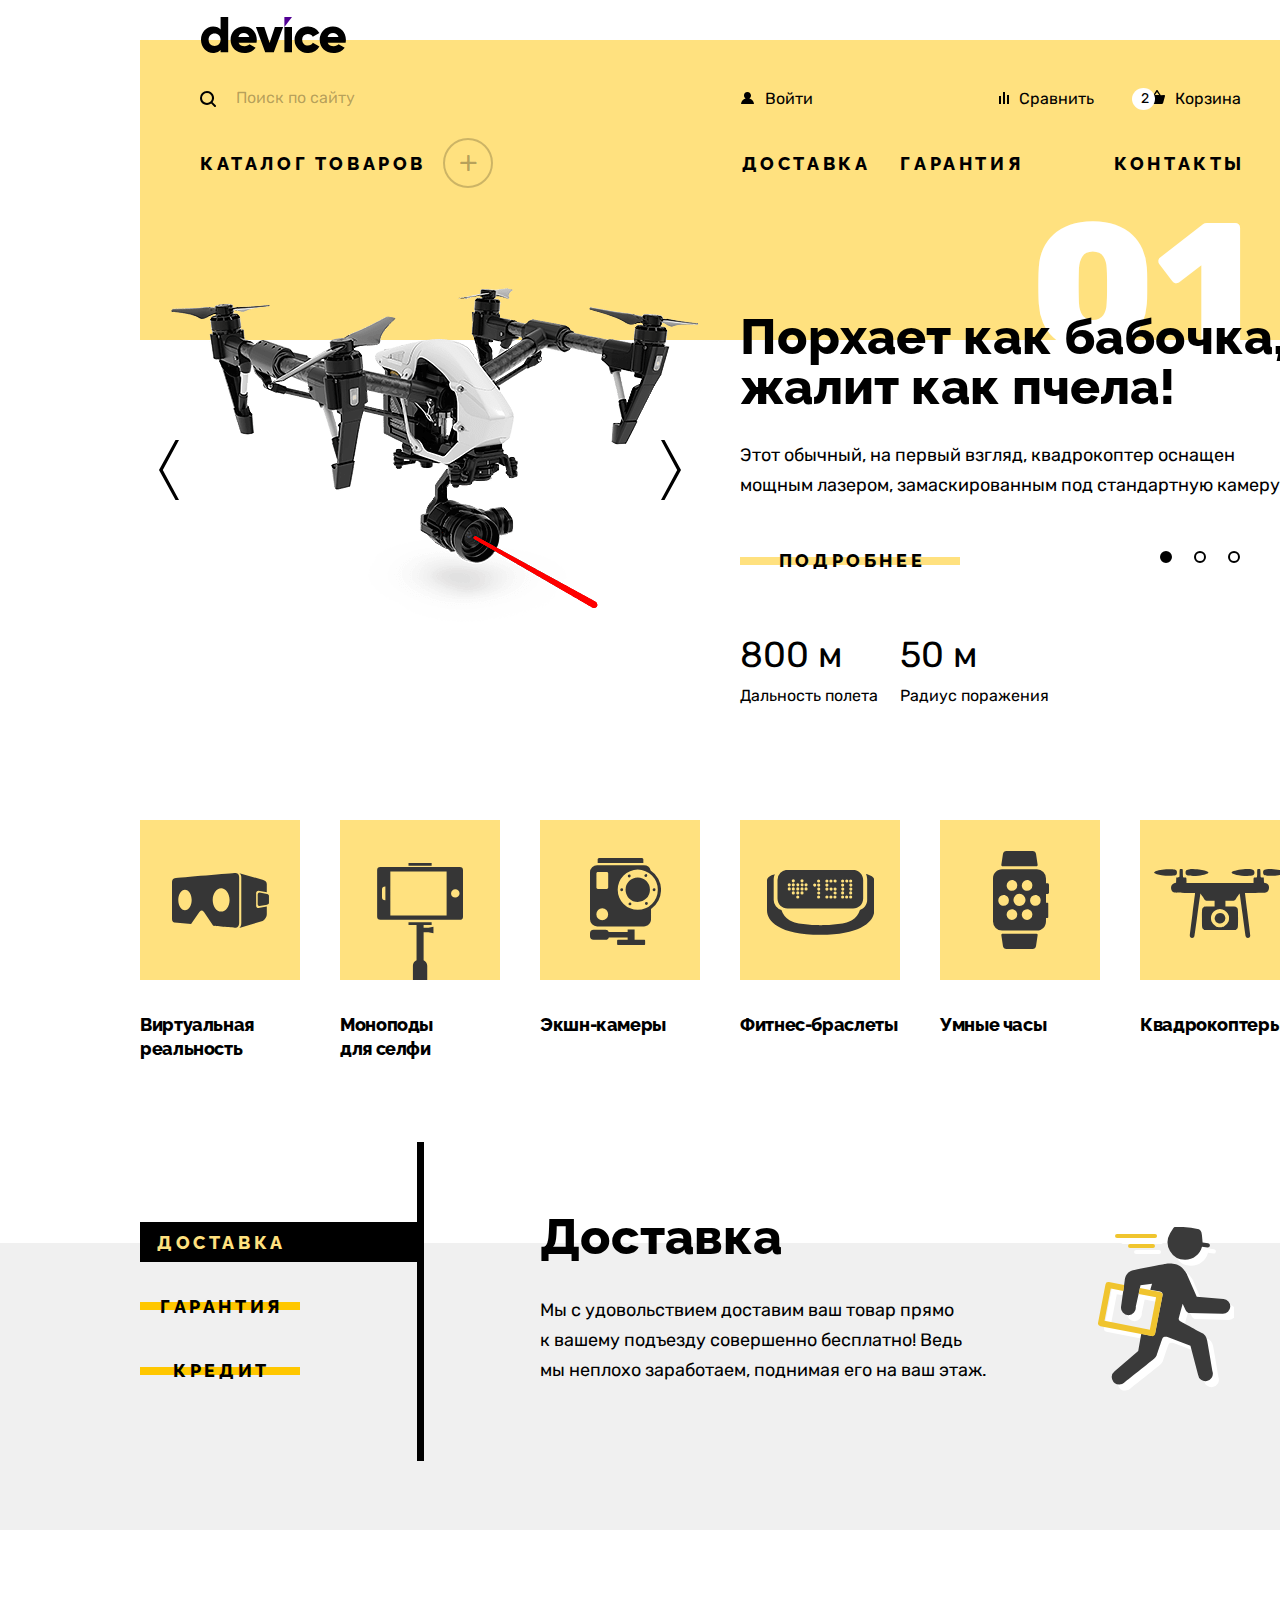
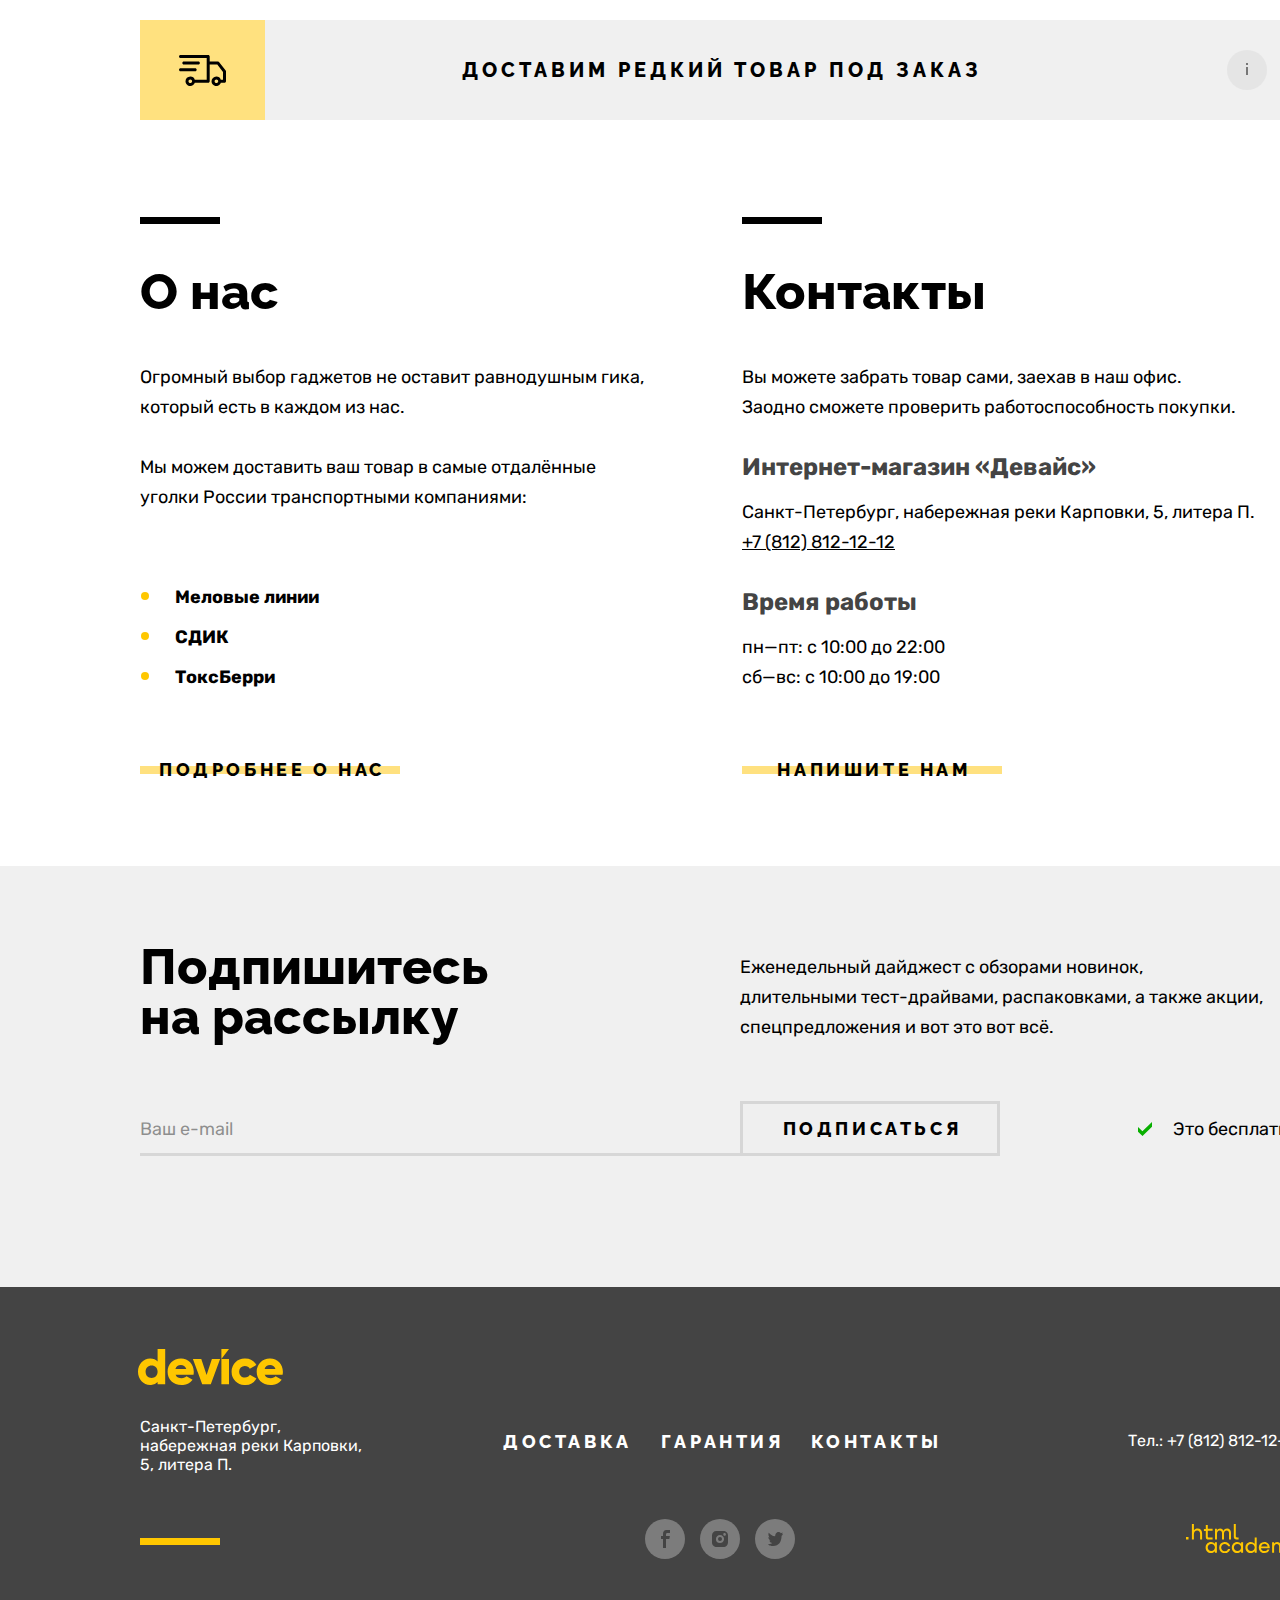
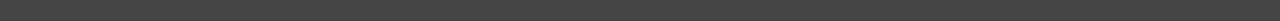
==== index.html @ d4a1aeee "fixed mistakes" ====
<!DOCTYPE html>
<html lang="ru">
  <head>
    <meta charset="utf-8">
    <meta name="viewport" content="width=device-width, initial-scale=1.0">
    <link rel="stylesheet" href="styles/styles.css">
    <link rel="icon" href="favicon.png">
    <title>HTML Academy: Девайс</title>
  </head>

  <body>
    <header class="sections-container page-header">
      <div class="header-container">
        <nav class="main-navigation">
          <a class="header-logo">
            <img class="header-logo_image" src="img/logo.svg" width="145" height="36" alt="Логотип Интернет-магазина Device">
          </a>

          <ul class="header_navigation-user-list">
            <li class="header_navigation-user-list_item header_navigation-user_item_search">
              <form class="header_search" action="https://echo.htmlacademy.ru" method="get">
                <input class="header_search_field" name="search" placeholder="Поиск по сайту" type="search">
                <button class="header_search_button purple-border-focus" type="submit">
                  <span>Найти</span>
                </button>
              </form>
            </li>

            <li class="header_navigation-user-list_item header_navigation-user-list_item_user-cabinet">
              <a class="header_navigation-user-list_item_link header_user-cabinet-button purple-border-focus" href="#">
                <span>Войти</span>
              </a>
            </li>
            <li class="header_navigation-user-list_item header_navigation-user-list_item_compare">
              <a class="header_navigation-user-list_item_link header_compare-button purple-border-focus" href="#">
                <span>Сравнить</span>
              </a>
            </li>
            <li class="header_navigation-user-list_item header_navigation-user-list_item_cart">
              <a class="header_navigation-user-list_item_link header_add-to-cart-button purple-border-focus" href="#">
                <span>Корзина</span>
              </a>

                <section class="cart-pop-up">
                  <h2 class="visually-hidden">Обзор вашей корзины</h2>
                  <ul class="cart_prod_list">
                    <li class="cart_prod_list_item">
                      <a class="cart_prod_list_item_link" href="#">
                        <img class="cart_prod_list_item_photo" src="img/product-1-small.jpg" width="41" height="43" alt="превью товара">
                        <h3 class="cart_prod_list_item_heading">Любительская<br>селфи-палка</h3>
                      </a>
                      <button class="cart_prod_list_item_remove" type="button">+<span class="visually-hidden">Удалить товар</span></button>
                    </li>
                    <li class="cart_prod_list_item">
                      <a class="cart_prod_list_item_link" href="#">
                        <img class="cart_prod_list_item_photo" src="img/product-2-small.jpg" width="41" height="43" alt="превью товара">
                        <h3 class="cart_prod_list_item_heading">Профессиональная<br>селфи-палка</h3>
                      </a>
                      <button class="cart_prod_list_item_remove" type="button">+<span class="visually-hidden">Удалить товар</span></button>
                    </li>
                  </ul>
                  <ul class="cart_total">
                    <li class="cart_total_item cart_total_prod">Товаров: 2</li>
                    <li class="cart_total_item cart_total_sum">Сумма: 2000 ₽</li>
                  </ul>
                  <a class="cart_prod_open-cart button purple-border-focus" href="#">Открыть корзину</a>
                </section>
            </li>
          </ul>

          <ul class="header_main-nav">
            <li class="header_main-nav_item header_main-nav_item_catalog">
              <a class="header_main-nav_item_link header_main-nav_item_catalog-button purple-border-focus" href="catalog.html">каталог товаров</a>

              <div class="header_main-nav_catalog-nav-hidden">
                <div class="hidden-gap"></div>
                <ul class="header_main-nav_catalog-nav-hidden_list">
                  <li class="header_main-nav_catalog-nav-hidden_list_item">
                    <a class="header_main-nav_catalog-nav-hidden_list_item_link purple-border-focus" href="#">Виртуальная реальность</a>
                  </li>
                  <li class="header_main-nav_catalog-nav-hidden_list_item">
                    <a class="header_main-nav_catalog-nav-hidden_list_item_link purple-border-focus" href="#">Моноподы для cелфи</a>
                  </li>
                  <li class="header_main-nav_catalog-nav-hidden_list_item">
                    <a class="header_main-nav_catalog-nav-hidden_list_item_link purple-border-focus" href="#">Экшн-камеры</a>
                  </li>
                  <li class="header_main-nav_catalog-nav-hidden_list_item">
                    <a class="header_main-nav_catalog-nav-hidden_list_item_link purple-border-focus" href="#">Фитнес-браслеты</a>
                  </li>
                  <li class="header_main-nav_catalog-nav-hidden_list_item">
                    <a class="header_main-nav_catalog-nav-hidden_list_item_link purple-border-focus" href="#">Умные часы</a>
                  </li>
                  <li class="header_main-nav_catalog-nav-hidden_list_item">
                    <a class="header_main-nav_catalog-nav-hidden_list_item_link purple-border-focus" href="#">Квадрокоптеры</a>
                  </li>
                </ul>

              </div>
            </li>
            <li class="header_main-nav_item header_main-nav_item_delivery">
              <a class="header_main-nav_item_link button purple-border-focus under-line_hover" href="#">доставка</a>
            </li>
            <li class="header_main-nav_item header_main-nav_item_waranty">
              <a class="header_main-nav_item_link button purple-border-focus under-line_hover" href="#">гарантия</a>
            </li>
            <li class="header_main-nav_item header_main-nav_item_contacts">
              <a class="header_main-nav_item_link button purple-border-focus under-line_hover" href="#">контакты</a>
            </li>
          </ul>

        </nav>
      </div>
    </header>

    <main class="main-page main-container">
      <h1 class="visually-hidden">Интернет-магазин «Девайс»</h1>
      <section class="main_promo">
        <div class="sections-container main_promo_container">
          <div class="main_promo_yellow_background"></div>
          <ul class="main_promo_slider">
            <li class="main_promo_slider_item">
              <h2 class="main_promo_slider_item_heading">Порхает как бабочка, жалит как пчела!</h2>
              <img class="main_promo_slider_item_image" src="img/slider-1.png" width="560" height="560" alt="Квадрокоптер с лазером">

              <button class="main_promo_slider_prvs-slide-btn slider-btn purple-border-focus" type="button">
                <span class="visually-hidden">Предыдущий слайд</span>
              </button>

              <button class="main_promo_slider_next-slide-btn slider-btn purple-border-focus" type="button">
                <span class="visually-hidden">Следующий слайд</span>
              </button>

              <span class="main_promo_slider_item_slide-number">01</span>
              <p class="main_promo_slider_item_description">Этот обычный, на первый взгляд, квадрокоптер оснащен мощным лазером, замаскированным под стандартную камеру.</p>
              <a class="main_promo_slider_item_button button-yellow-light-crossline button" href="#">Подробнее</a>

              <ol class="main_promo_slider_dots-control_list">
                <li class="main_promo_slider_dots-control_list_item">
                  <button class="slider-dot-btn slider-dot-btn_active" type="button">
                    <span class="visually-hidden">Первый слайд</span>
                  </button>
                </li>
                <li class="main_promo_slider_dots-control_list_item">
                  <button class="slider-dot-btn" type="button">
                    <span class="visually-hidden">Второй слайд</span>
                  </button>
                </li>
                <li class="main_promo_slider_dots-control_list_item">
                  <button class="slider-dot-btn" type="button">
                    <span class="visually-hidden">Третий слайд</span>
                  </button>
                </li>
              </ol>

              <dl class="main_promo_slider_item_spec">
                  <dt class="main_promo_slider_item_spec_title">Дальность полета</dt>
                  <dd class="main_promo_slider_item_spec_description">800 м</dd>
                  <dt class="main_promo_slider_item_spec_title">Радиус поражения</dt>
                  <dd class="main_promo_slider_item_spec_description">50 м</dd>
              </dl>
            </li>

            <li class="main_promo_slider_item">
              <h2 class="main_promo_slider_item_heading">Худеем <br>правильно!</h2>
              <img class="main_promo_slider_item_image" src="img/slider-2.png" width="560" height="560" alt="Фитнес-браслет">

              <button class="main_promo_slider_prvs-slide-btn slider-btn purple-border-focus" type="button">
                <span class="visually-hidden">Предыдущий слайд</span>
              </button>

              <button class="main_promo_slider_next-slide-btn slider-btn purple-border-focus" type="button">
                <span class="visually-hidden">Следующий слайд</span>
              </button>

              <span class="main_promo_slider_item_slide-number">02</span>
              <p class="main_promo_slider_item_description">Мотивирующие фитнес-браслеты помогут найти в себе силы не пропускать занятия и соблюдать диету.</p>
              <a class="main_promo_slider_item_button button-yellow-light-crossline button" href="#">Подробнее</a>

              <ol class="main_promo_slider_dots-control_list">
                <li class="main_promo_slider_dots-control_list_item">
                  <button class="slider-dot-btn" type="button">
                    <span class="visually-hidden">Первый слайд</span>
                  </button>
                </li>
                <li class="main_promo_slider_dots-control_list_item">
                  <button class="slider-dot-btn slider-dot-btn_active" type="button">
                    <span class="visually-hidden">Второй слайд</span>
                  </button>
                </li>
                <li class="main_promo_slider_dots-control_list_item">
                  <button class="slider-dot-btn" type="button">
                    <span class="visually-hidden">Третий слайд</span>
                  </button>
                </li>
              </ol>

              <dl class="main_promo_slider_item_spec">
                <dt class="main_promo_slider_item_spec_title">Без подзарядки</dt>
                <dd class="main_promo_slider_item_spec_description">48 часов</dd>
              </dl>
            </li>
            <li class="main_promo_slider_item">
              <h2 class="main_promo_slider_item_heading">Делай селфи, <br>как Бен Стиллер! </h2>
              <img class="main_promo_slider_item_image" src="img/slider-3.png" width="560" height="560" alt="Палка для селфи">

              <button class="main_promo_slider_prvs-slide-btn slider-btn purple-border-focus" type="button">
                <span class="visually-hidden">Предыдущий слайд</span>
              </button>

              <button class="main_promo_slider_next-slide-btn slider-btn purple-border-focus" type="button">
                <span class="visually-hidden">Следующий слайд</span>
              </button>

              <span class="main_promo_slider_item_slide-number">03</span>
              <p class="main_promo_slider_item_description">Самая длинная палка для селфи доступна в нашем магазине. Восемь (Восемь, Карл!) метров длиной и весом всего 5 кг.</p>
              <a class="main_promo_slider_item_button button-yellow-light-crossline button" href="#">Подробнее</a>

              <ol class="main_promo_slider_dots-control_list">
                <li class="main_promo_slider_dots-control_list_item">
                  <button class="slider-dot-btn" type="button">
                    <span class="visually-hidden">Первый слайд</span>
                  </button>
                </li>
                <li class="main_promo_slider_dots-control_list_item">
                  <button class="slider-dot-btn" type="button">
                    <span class="visually-hidden">Второй слайд</span>
                  </button>
                </li>
                <li class="main_promo_slider_dots-control_list_item">
                  <button class="slider-dot-btn slider-dot-btn_active" type="button">
                    <span class="visually-hidden">Третий слайд</span>
                  </button>
                </li>
              </ol>

              <dl class="main_promo_slider_item_spec">
                <dt class="main_promo_slider_item_spec_title">Длина палки</dt>
                <dd class="main_promo_slider_item_spec_description">8,5 м</dd>
                <dt class="main_promo_slider_item_spec_title">Вес палки</dt>
                <dd class="main_promo_slider_item_spec_description">5 кг</dd>
                <dt class="main_promo_slider_item_spec_title">Материал</dt>
                <dd class="main_promo_slider_item_spec_description">Карбон</dd>
              </dl>
            </li>
          </ul>
        </div>
      </section>

      <section class="main_catalog-categories">
        <div class="sections-container">
          <h2 class="visually-hidden">Категории товаров</h2>
          <ul class="main_catalog-categories_list">
            <li class="main_catalog-categories_list_item">
              <a class="main_catalog-categories_list_link" href="#">
                <div class="main_catalog-categories_list_icon">
                  <svg class="vr-icon" xmlns="http://www.w3.org/2000/svg" aria-hidden="true" focusable="false" width="97" height="55" viewBox="0 0 97 55" fill="none">
                    <path d="M84.1314 32.639V20.003C84.1314 18.694 85.1764 17.633 86.4664 17.633L94.7924 19.214V11.02C94.7924 8.66497 93.0844 7.58897 90.5904 6.75497L67.4034 0.174968C69.0194 1.56597 69.2924 2.21497 69.2924 4.57097V49.78C69.2924 52.136 68.8424 53.846 67.3254 54.99L90.5904 47.925C92.9914 47.092 94.7924 43.709 94.7924 41.353V33.44L86.4664 35.007C85.1764 35.009 84.1314 33.947 84.1314 32.639Z" fill="#363636"/>
                    <path d="M95.1294 20.979L87.5314 19.535C86.5234 19.535 85.7074 20.364 85.7074 21.386V31.254C85.7074 32.277 86.5234 33.106 87.5314 33.106L95.1294 31.675C96.2834 31.256 96.9534 30.846 96.9534 29.823V22.83C96.9534 21.808 96.1874 21.323 95.1294 20.979Z" fill="#363636"/>
                    <path d="M67.1704 4.48297C67.1704 -0.597033 62.9384 0.0239677 62.9384 0.0239677C62.9384 0.0239677 5.83241 4.73797 2.83841 5.14497C-0.155585 5.55197 0.00141458 9.53197 0.00141458 9.53197C0.00141458 9.53197 0.000414578 42.069 0.000414578 45.812C0.000414578 49.555 2.59941 49.565 2.59941 49.565L19.0764 50.968L27.2124 39.3C27.2124 39.3 28.3214 37.472 29.7174 37.472C31.1144 37.472 32.1494 39.333 32.1494 39.333L41.2104 52.854C41.2104 52.854 60.1054 54.763 63.7314 54.763C67.3574 54.762 67.1704 49.739 67.1704 49.739C67.1704 49.739 67.1704 9.56297 67.1704 4.48297ZM12.9824 37.192C9.28442 37.192 6.28641 32.591 6.28641 26.917C6.28641 21.243 9.28442 16.642 12.9824 16.642C16.6804 16.642 19.6784 21.243 19.6784 26.917C19.6784 32.591 16.6804 37.192 12.9824 37.192ZM49.1404 38.618C44.4784 38.618 40.6994 33.379 40.6994 26.917C40.6994 20.454 44.4794 15.215 49.1404 15.215C53.8024 15.215 57.5824 20.454 57.5824 26.917C57.5824 33.379 53.8024 38.618 49.1404 38.618Z" fill="#363636"/>
                    </svg>
                </div>
                <h3 class="main_catalog-categories_list_heading">Виртуальная реальность</h3>
              </a>
            </li>
            <li class="main_catalog-categories_list_item">
              <a class="main_catalog-categories_list_link" href="#">
                <div class="main_catalog-categories_list_icon">
                  <svg class="monopod-icon" xmlns="http://www.w3.org/2000/svg" aria-hidden="true" focusable="false" width="86" height="117" fill="none"><path d="M82.82 4.01H3.33A3.19 3.19 0 0 0 .14 7.2V53.6a3.19 3.19 0 0 0 3.19 3.2h79.5A3.19 3.19 0 0 0 86 53.6V7.2A3.19 3.19 0 0 0 82.82 4ZM8.4 37.24h-.22a3.19 3.19 0 0 1-3.2-3.2v-7.28a3.19 3.19 0 0 1 3.2-3.18h.22v13.66ZM69.62 52.4H13.34v-44h56.28v44Zm8.78-17.86a4.15 4.15 0 1 1 0-8.29 4.15 4.15 0 0 1 0 8.3ZM54.65 0H31.5v2.76h23.15V0ZM46.6 64.86V61.9h8.05v-2.76H31.5v2.76h8.04v35.24a6.07 6.07 0 0 0-3.63 5.56V117h14.33v-14.3c0-2.5-1.5-4.63-3.63-5.56v-28h4.8l5.04 1.22v-6.71l-5.05 1.21h-4.8Z" fill="#363636"/></svg>
                </div>
                <h3 class="main_catalog-categories_list_heading">Моноподы <br> для селфи</h3>
              </a>
            </li>
            <li class="main_catalog-categories_list_item">
              <a class="main_catalog-categories_list_link" href="#">
                <div class="main_catalog-categories_list_icon">
                  <svg class="action-cam-icon" xmlns="http://www.w3.org/2000/svg" aria-hidden="true" focusable="false" width="71" height="87" fill="none"><path d="M53.35 1.49c0-.74-.58-1.49-1.31-1.49H9.05c-.73 0-1.38.75-1.38 1.49v3.52h45.68V1.5ZM54.2 81.8h-9.6V71.44h-6.95v2.5H18.77a3.49 3.49 0 0 0-3.18-2.15H3.56A3.59 3.59 0 0 0 0 75.31v3.02a3.55 3.55 0 0 0 3.56 3.48h12.03c1.52 0 2.8-.9 3.27-2.33h18.79v2.33h-9.52c-.53 0-1.01.44-1.01.97v3.17c0 .54.48 1.05 1.01 1.05H54.2c.53 0 .93-.51.93-1.05v-3.17c0-.53-.4-.97-.93-.97ZM60.67 12.39a7.04 7.04 0 0 0-6.77-5.05H7.15A7.1 7.1 0 0 0 0 14.36v46.9a7.18 7.18 0 0 0 7.15 7.12h46.74c3.9 0 7.13-3.2 7.13-7.12V50.92a23.3 23.3 0 0 0-.36-38.52ZM12.24 62.15a5.91 5.91 0 1 1 .02-11.82 5.91 5.91 0 0 1-.02 11.82Zm5.96-32.6c0 .78-.64 1.42-1.42 1.42H7.84c-.78 0-1.42-.64-1.42-1.42V15.39c0-.79.64-1.43 1.42-1.43h8.94c.78 0 1.42.64 1.42 1.43v14.16Zm29.56 22.3a20.1 20.1 0 0 1-20.05-20.12 20.1 20.1 0 0 1 20.05-20.12 20.1 20.1 0 0 1 20.06 20.13 20.1 20.1 0 0 1-20.06 20.12Z" fill="#363636"/><path d="M47.76 43.96a12.2 12.2 0 0 0 12.19-12.23 12.2 12.2 0 0 0-12.19-12.22 12.2 12.2 0 0 0-12.19 12.22 12.2 12.2 0 0 0 12.2 12.23ZM31.56 33.17a1.44 1.44 0 1 0 0-2.87 1.44 1.44 0 0 0 0 2.87ZM63.96 33.17a1.44 1.44 0 1 0 0-2.87 1.44 1.44 0 0 0 0 2.87ZM39.1 19.43a1.44 1.44 0 1 0 0-2.87 1.44 1.44 0 0 0 0 2.87ZM56.41 46.91a1.43 1.43 0 1 0 0-2.86 1.43 1.43 0 0 0 0 2.86ZM55.7 19a1.44 1.44 0 1 0 0-2.87 1.44 1.44 0 0 0 0 2.87ZM39.83 47.34a1.44 1.44 0 1 0 0-2.87 1.44 1.44 0 0 0 0 2.87Z" fill="#363636"/></svg>
                </div>
                <h3 class="main_catalog-categories_list_heading">Экшн-камеры</h3>
              </a>
            </li>
            <li class="main_catalog-categories_list_item">
              <a class="main_catalog-categories_list_link" href="#">
                <div class="main_catalog-categories_list_icon">
                  <svg class="ftns-bands-icon" xmlns="http://www.w3.org/2000/svg" aria-hidden="true" focusable="false" width="107" height="65" fill="none"><path d="M98.97 4.07a10.4 10.4 0 0 1 1.2 4.82V30c0 4.62-3.09 8.53-7.24 9.9-1.33 4-3.78 7.86-8.05 10.44-8.68 5.23-31.12 4.83-31.2 4.83-.08 0-22.51.4-31.19-4.83a18.73 18.73 0 0 1-8.04-10.28 10.5 10.5 0 0 1-7.76-10.06V8.9c0-1.69.43-3.28 1.14-4.69C4.17 5.1 0 6.92 0 10.43v29.99c0 10.25 11.84 24.43 53.66 24.43 41.82 0 53.65-14.18 53.65-24.43V10.43c0-3.68-4.57-5.49-8.34-6.36Z" fill="#363636"/><path d="M20.56 38.46h65.52c5.57 0 10.08-4.51 10.08-10.08V9.93c0-5.56-4.51-10.07-10.08-10.07H20.56A10.08 10.08 0 0 0 10.5 9.93v18.45c0 5.57 4.5 10.08 10.07 10.08Zm63.13-29a1.57 1.57 0 1 1 0 3.15 1.57 1.57 0 0 1 0-3.14Zm0 4.05a1.57 1.57 0 1 1 0 3.13 1.57 1.57 0 0 1 0-3.13Zm0 4.04a1.57 1.57 0 1 1 0 3.13 1.57 1.57 0 0 1 0-3.13Zm0 3.82a1.57 1.57 0 1 1 0 3.14 1.57 1.57 0 0 1 0-3.14Zm0 4.04a1.57 1.57 0 1 1 0 3.14 1.57 1.57 0 0 1 0-3.14ZM79.66 9.47a1.57 1.57 0 1 1 0 3.13 1.57 1.57 0 0 1 0-3.13Zm0 15.94a1.57 1.57 0 1 1 0 3.14 1.57 1.57 0 0 1 0-3.14ZM75.62 9.47a1.57 1.57 0 1 1 0 3.14 1.57 1.57 0 0 1 0-3.14Zm0 4.04a1.57 1.57 0 1 1 0 3.14 1.57 1.57 0 0 1 0-3.14Zm0 4.04a1.57 1.57 0 1 1 0 3.13 1.57 1.57 0 0 1 0-3.13Zm0 3.82a1.57 1.57 0 1 1 0 3.14 1.57 1.57 0 0 1 0-3.14Zm0 4.04a1.57 1.57 0 1 1 0 3.14 1.57 1.57 0 0 1 0-3.14ZM67.96 9.47a1.57 1.57 0 1 1 0 3.13 1.57 1.57 0 0 1 0-3.13Zm0 8.08a1.57 1.57 0 1 1 0 3.13 1.57 1.57 0 0 1 0-3.13Zm0 3.88a1.57 1.57 0 1 1 0 3.13 1.57 1.57 0 0 1 0-3.13Zm0 3.98a1.57 1.57 0 1 1 0 3.14 1.57 1.57 0 0 1 0-3.14ZM63.94 9.47a1.57 1.57 0 1 1 0 3.14 1.57 1.57 0 0 1 0-3.14Zm0 8.08a1.57 1.57 0 1 1 0 3.13 1.57 1.57 0 0 1 0-3.13Zm0 7.86a1.57 1.57 0 1 1 0 3.14 1.57 1.57 0 0 1 0-3.14ZM59.89 9.47a1.57 1.57 0 1 1 0 3.14 1.57 1.57 0 0 1 0-3.14Zm0 4.04a1.57 1.57 0 1 1 0 3.14 1.57 1.57 0 0 1 0-3.14Zm0 4.04a1.57 1.57 0 1 1 0 3.14 1.57 1.57 0 0 1 0-3.14Zm0 7.86a1.57 1.57 0 1 1 0 3.14 1.57 1.57 0 0 1 0-3.14Zm-8.3-15.94a1.57 1.57 0 1 1 0 3.14 1.57 1.57 0 0 1 0-3.14Zm0 4.04a1.57 1.57 0 1 1 0 3.13 1.57 1.57 0 0 1 0-3.13Zm0 4.04a1.57 1.57 0 1 1 0 3.13 1.57 1.57 0 0 1 0-3.13Zm0 3.88a1.57 1.57 0 1 1 .01 3.13 1.57 1.57 0 0 1 0-3.13Zm0 3.98a1.57 1.57 0 1 1 0 3.14 1.57 1.57 0 0 1 0-3.14Zm-4.03-11.9a1.57 1.57 0 1 1 0 3.13 1.57 1.57 0 0 1 0-3.13Zm-8.5-.21a1.57 1.57 0 1 1 0 3.14 1.57 1.57 0 0 1 0-3.15Zm0 4.03a1.57 1.57 0 1 1 0 3.14 1.57 1.57 0 0 1 0-3.14Zm-4.04-8.08a1.57 1.57 0 1 1 0 3.14 1.57 1.57 0 0 1 0-3.14Zm0 4.04a1.57 1.57 0 1 1 0 3.14 1.57 1.57 0 0 1 0-3.13Zm0 4.04a1.57 1.57 0 1 1 0 3.14 1.57 1.57 0 0 1 0-3.14Zm0 4.04a1.57 1.57 0 1 1 0 3.14 1.57 1.57 0 0 1 0-3.14Zm-4.26-8.08a1.57 1.57 0 1 1 0 3.14 1.57 1.57 0 0 1 0-3.13Zm0 4.04a1.57 1.57 0 1 1 0 3.14 1.57 1.57 0 0 1 0-3.14Zm0 4.04a1.57 1.57 0 1 1 0 3.14 1.57 1.57 0 0 1 0-3.14Zm0 4.04a1.57 1.57 0 1 1 0 3.14 1.57 1.57 0 0 1 0-3.14ZM26.3 9.25a1.57 1.57 0 1 1 0 3.15 1.57 1.57 0 0 1 0-3.15Zm0 4.04a1.57 1.57 0 1 1 0 3.15 1.57 1.57 0 0 1 0-3.15Zm0 4.04a1.57 1.57 0 1 1 0 3.14 1.57 1.57 0 0 1 0-3.14Zm0 4.04a1.57 1.57 0 1 1 0 3.15 1.57 1.57 0 0 1 0-3.15Zm-4.04-8.08a1.57 1.57 0 1 1 0 3.15 1.57 1.57 0 0 1 0-3.15Zm0 4.04a1.57 1.57 0 1 1 0 3.14 1.57 1.57 0 0 1 0-3.14Z" fill="#363636"/></svg>
                </div>
                <h3 class="main_catalog-categories_list_heading">Фитнес-браслеты</h3>
              </a>
            </li>
            <li class="main_catalog-categories_list_item">
              <a class="main_catalog-categories_list_link" href="#">
                <div class="main_catalog-categories_list_icon">
                  <svg class="smart-watches-icon" xmlns="http://www.w3.org/2000/svg" aria-hidden="true" focusable="false" width="56" height="98" fill="none"><path d="M54.5 32.2h-1.52v-4.64a9.16 9.16 0 0 0-9.08-9.19H9.08c-5 0-9.08 4.13-9.08 9.19v42.86a9.16 9.16 0 0 0 9.08 9.19H43.9c5 0 9.08-4.13 9.08-9.19v-3.41h1.52c.41 0 .75-.34.75-.76V52.47a.76.76 0 0 0-.76-.77h-1.51v-8.79h1.52c.83 0 1.5-.68 1.5-1.53v-7.65c0-.84-.67-1.53-1.5-1.53Zm-20.42-3.11c2.93 0 5.3 2.4 5.3 5.36a5.33 5.33 0 0 1-5.3 5.35c-2.92 0-5.3-2.4-5.3-5.35a5.33 5.33 0 0 1 5.3-5.36Zm-15.13 0c2.92 0 5.3 2.4 5.3 5.36a5.33 5.33 0 0 1-5.3 5.35c-2.93 0-5.3-2.4-5.3-5.35a5.33 5.33 0 0 1 5.3-5.36ZM5.3 49.39a5.33 5.33 0 0 1 5.3-5.35c2.92 0 5.3 2.4 5.3 5.36a5.33 5.33 0 0 1-5.3 5.36c-2.93 0-5.3-2.4-5.3-5.36Zm13.64 19.5c-2.92 0-5.3-2.4-5.3-5.35a5.33 5.33 0 0 1 5.3-5.36c2.93 0 5.3 2.4 5.3 5.36a5.33 5.33 0 0 1-5.3 5.35Zm1.5-19.9a6.09 6.09 0 0 1 6.05-6.12 6.09 6.09 0 0 1 6.06 6.12 6.09 6.09 0 0 1-6.06 6.13 6.1 6.1 0 0 1-6.05-6.13Zm13.64 19.9c-2.92 0-5.3-2.4-5.3-5.35a5.33 5.33 0 0 1 5.3-5.36c2.93 0 5.3 2.4 5.3 5.36a5.33 5.33 0 0 1-5.3 5.35Zm8.3-14.13c-2.92 0-5.3-2.4-5.3-5.36a5.33 5.33 0 0 1 5.3-5.36c2.93 0 5.3 2.4 5.3 5.36a5.33 5.33 0 0 1-5.3 5.36ZM9.65 15.31h33.68c.85 0 1.44-.68 1.3-1.51l-1.6-10.77A3.68 3.68 0 0 0 39.5 0H13.47a3.68 3.68 0 0 0-3.51 3.03L8.34 13.8c-.12.83.46 1.51 1.3 1.51ZM43.33 82.67H9.65c-.85 0-1.43.68-1.3 1.52l1.6 10.76a3.68 3.68 0 0 0 3.52 3.03h26.04a3.68 3.68 0 0 0 3.51-3.02l1.62-10.77a1.28 1.28 0 0 0-1.3-1.52Z" fill="#363636"/></svg>
                </div>
                <h3 class="main_catalog-categories_list_heading">Умные часы</h3>
              </a>
            </li>
            <li class="main_catalog-categories_list_item">
              <a class="main_catalog-categories_list_link" href="#">
                <div class="main_catalog-categories_list_icon">
                  <svg class="copters-icon" xmlns="http://www.w3.org/2000/svg" aria-hidden="true" focusable="false" width="132" height="69" fill="none"><path d="M12.05.26C6.51.75 1.84 1.86.58 2.93c-.73.62-.73.62-.24 1.16C1 4.8 4.06 5.73 7.6 6.32c4 .67 12.51.7 13.72.05 1.22-.66 1.63-1.41 1.63-2.98 0-1.62-.62-2.41-2.22-2.85C19.27.15 14.94 0 12.05.26ZM25.77.49c-.13.28-.25 2.1-.25 4.11 0 4.06.15 3.78-2.2 3.93l-1.03.08-.25 5.09-1.2.28c-2.57.67-3.99 2.6-3.78 5.3.13 1.92 1.03 3.34 2.58 4.08 1.1.52 1.47.54 11.24.54 5.55 0 10.14.08 10.19.18.05.13-1.1 9.4-2.58 20.64-1.44 11.23-2.68 21-2.7 21.67C35.72 68 36.6 69 38.12 69c1.24 0 2.01-.64 2.32-1.9.13-.52 1.5-10.34 3.02-21.83a727.78 727.78 0 0 1 2.94-20.86c.1 0 1.08 1.4 2.2 3.13 2.93 4.63 2.4 4.32 7.63 4.32h4.36v5.63l-5.14.08c-4.72.07-5.2.12-5.88.61-1.57 1.16-1.62 1.42-1.62 10.98 0 9.53.02 9.79 1.52 11.05l.85.7H81.7l.85-.7c1.5-1.26 1.52-1.52 1.52-11.05 0-9.56-.05-9.82-1.63-10.98-.67-.49-1.16-.54-5.88-.61l-5.13-.08v-5.63h4.36c5.23 0 4.7.3 7.63-4.32a25.53 25.53 0 0 1 2.2-3.13c.07 0 1.42 9.4 2.94 20.86 1.52 11.5 2.89 21.31 3.01 21.83.31 1.26 1.09 1.9 2.33 1.9 1.52 0 2.4-1 2.34-2.62-.02-.67-1.26-10.44-2.7-21.67a902.33 902.33 0 0 1-2.58-20.64c.05-.1 4.64-.18 10.19-.18 9.77 0 10.13-.02 11.24-.54 1.55-.74 2.45-2.16 2.58-4.08a4.75 4.75 0 0 0-3.8-5.3L110 13.7l-.26-5.09-1.03-.08c-2.34-.15-2.2.13-2.2-3.93 0-2-.12-3.83-.25-4.11-.2-.36-.54-.49-1.37-.49-.61 0-1.23.13-1.42.3-.2.21-.3 1.47-.3 3.94 0 2.47-.1 3.73-.31 3.93-.18.18-.9.31-1.65.31-1.63 0-1.66.05-1.66 3.11v2.29H32.48v-2.29c0-3.06-.02-3.1-1.65-3.1-.75 0-1.47-.14-1.65-.32-.2-.2-.31-1.46-.31-3.93s-.1-3.73-.3-3.93C28.37.13 27.75 0 27.13 0c-.82 0-1.16.13-1.37.49ZM68.62 40.6c2.89.9 5.39 3.4 6.16 6.17.44 1.54.31 4.21-.28 5.78a10.23 10.23 0 0 1-4.57 4.94c-1.29.64-1.75.71-3.92.71-2.16 0-2.63-.07-3.92-.71a10.22 10.22 0 0 1-4.56-4.94c-.6-1.57-.73-4.24-.29-5.78a9.58 9.58 0 0 1 6.06-6.17 7.56 7.56 0 0 1 5.32 0Z" fill="#363636"/><path d="M63.8 44.44c-2.04.92-3.51 3.65-3.07 5.73a5.43 5.43 0 0 0 8 3.7 5.3 5.3 0 0 0 2.44-5.78 5.38 5.38 0 0 0-5.16-4.14c-.64 0-1.62.23-2.22.49ZM36.1.15c-3.93.67-4.52 1.14-4.52 3.45 0 1.82.46 2.41 2.27 2.95 1.55.47 7.17.52 10.5.13 6.86-.82 11.32-2.54 9.7-3.75-1.27-.9-4.9-1.88-9.06-2.39-2.47-.3-8-.54-8.9-.39ZM89.48.26c-6.31.59-11.86 2.08-11.86 3.18 0 1.73 7.84 3.47 15.63 3.5 5.8 0 7.2-.64 7.2-3.34 0-1.83-.62-2.62-2.38-3.09C96.42.11 92.4 0 89.48.26ZM112.78.28c-1.78.23-3.02.77-3.43 1.5-.4.76-.31 2.9.15 3.57.93 1.3 1.65 1.46 7.07 1.46 3.66 0 5.8-.13 7.87-.49 3.53-.59 6.6-1.51 7.24-2.23.5-.54.5-.54-.23-1.16-1.34-1.13-5.96-2.18-11.92-2.67-3.48-.29-4.48-.29-6.75.02Z" fill="#363636"/></svg>
                </div>
                <h3 class="main_catalog-categories_list_heading">Квадрокоптеры</h3>
              </a>
            </li>
          </ul>
          </div>
      </section>

      <section class="main_about-services">
        <div class="sections-container main_sections-container_services">
          <h2 class="visually-hidden">Дополнительные услуги</h2>
          <ul class="main_about-services_button-list">
            <li class="main_about-services_button-list_item">
              <div class="main_about-services_slider-button-wrap main_about-services_slider-button-wrap-active">
                <button class="main_about-services_slider-button main_about-services_slider-button_active button-yellow-dark-crossline button" type="button">Доставка</button>
              </div>
            </li>
            <li class="main_about-services_button-list_item">
              <div class="main_about-services_slider-button-wrap">
                <button class="main_about-services_slider-button button-yellow-dark-crossline button" type="button">Гарантия</button>
              </div>
            </li>
            <li class="main_about-services_button-list_item">
              <div class="main_about-services_slider-button-wrap">
                <button class="main_about-services_slider-button button-yellow-dark-crossline button" type="button">Кредит</button>
              </div>
            </li>
          </ul>

          <ul class="main_about-services_list">
            <li class="main_about-services_list_item main_about-services_list_item_delivery">
              <h3 class="main_about-services_list_item_heading">Доставка</h3>
              <p class="main_about-services_list_item_description">Мы с удовольствием доставим ваш товар прямо<br> к вашему подъезду совершенно бесплатно! Ведь<br> мы неплохо заработаем, поднимая его на ваш этаж.</p>
            </li>
            <li class="main_about-services_list_item main_about-services_list_item_warranty">
              <h3 class="main_about-services_list_item_heading">Гарантия</h3>
              <p class="main_about-services_list_item_description">Если из-за возгорания купленного у нас товара у вас сгорит дом — не переживайте, мы выдадим вам новый. Товар, не дом, конечно же.</p>
            </li>
            <li class="main_about-services_list_item main_about-services_list_item_credit">
              <h3 class="main_about-services_list_item_heading">Кредит</h3>
              <p class="main_about-services_list_item_description">Залезть в долговую яму стало проще! Кредитные консультанты подберут для вас наиболее выгодные условия кредита. Выгодные для банка, разумеется.</p>
            </li>
          </ul>
        </div>
      </section>

      <section class="main_delivery-order_button">
        <div class="sections-container">
          <a class="main_delivery-order_button_link purple-border-focus" href="#delivery_pop-up-wrap">
            <div class="main_delivery-order_button-wrap">
              <h2 class="main_delivery-order_button_heading">Доставим редкий товар под заказ</h2>
            </div>
          </a>
        </div>

        <div class="delivery_pop-up-wrap">
          <article class="delivery_pop-up">
            <h2 class="delivery_pop-up_heading">Доставка под заказ</h2>
            <button class="delivery_pop-up_close-button purple-border-focus" type="button">+<span class="visually-hidden">Закрыть окно</span></button>
            <form class="delivery_pop-up_form" action="https://echo.htmlacademy.ru" method="POST">
            <label class="delivery_pop-up_form_label">
              <span class="delivery_pop-up_form_label_text">Ваше имя:</span>
              <input class="delivery_pop-up_form_input delivery_pop-up_form_name purple-border-focus" type="text" name="user-name" placeholder="Имя Фамилия">
              <span class="delivery_pop-up_form_input_message delivery_pop-up_form_name_message">Пожалуйста, представьтесь</span>
            </label>
            <label class="delivery_pop-up_form_label">
              <span class="delivery_pop-up_form_label_text">Ваш e-mail:</span>
              <input class="delivery_pop-up_form_input delivery_pop-up_form_email purple-border-focus" type="email" name="user-email" placeholder="E-mail">
              <span class="delivery_pop-up_form_input_message delivery_pop-up_form_email_message">Забавный у вас адрес</span>
            </label>
            <label class="delivery_pop-up_form_label">
              <span class="delivery_pop-up_form_label_text">Что нужно привезти:</span>
              <input class="delivery_pop-up_form_input delivery_pop-up_form_product-disc purple-border-focus" type="text" name="user-product-disc"  placeholder="В свободной форме">
            </label>
            <div class="delivery_pop-up_form_quantity_wrap">
              <label class="delivery_pop-up_form_label" for="delivery_pop-up_form_quantity">
                <span class="delivery_pop-up_form_label_text delivery_pop-up_form_label_text_quantity">Количество:</span>
              </label>
              <div class="delivery_pop-up_form_info-button"></div>
              <div class="delivery_pop-up_form_quantity_input-wrap">
                <div class="delivery_pop-up_form_quantity_button delivery_pop-up_form_quantity_minus-button">&minus;<span class="visually-hidden">Убрать единицу товара</span></div>
                <input class="delivery_pop-up_form_input delivery_pop-up_form_quantity purple-border-focus" id="delivery_pop-up_form_quantity" type="number" name="quantity" placeholder="1">
                <div class="delivery_pop-up_form_quantity_button delivery_pop-up_form_quantity_plus-button">+<span class="visually-hidden">Добавить единицу товара</span></div>
              </div>
              <div class="delivery_pop-up_form_info-button_pop-up">
                <p>Постараемся найти, сколько нужно. Привезём сколько получится по требованиям<br>
                к провозу багажа.</p>
              </div>
            </div>

            <button class="delivery_pop-up_submit-btn button-yellow-dark-crossline button" type="submit">Отправить</button>
            </form>
          </article>
        </div>
      </section>

      <section class="main_about-company">
        <h2 class="visually-hidden">О компаниями</h2>
        <div class="sections-container main_about-company_container">
          <section class="main_about-us">
            <div class="black-dash"></div>
            <h2 class="main_about-us_heading">О нас</h2>
            <p class="main_about-us_text">Огромный выбор гаджетов не оставит равнодушным гика, который есть в каждом из нас.</p>
            <p class="main_about-us_text">Мы можем доставить ваш товар в самые отдалённые уголки России транспортными компаниями:</p>
            <ul class="main_about-us_company-list">
              <li class="main_about-us_company-list_item">Меловые линии</li>
              <li class="main_about-us_company-list_item">СДИК</li>
              <li class="main_about-us_company-list_item">ТоксБерри</li>
            </ul>
            <a class="main_about_button button-yellow-light-crossline button" href="#">Подробнее о нас</a>
          </section>

          <section class="main_contacts">
            <div class="black-dash"></div>
            <h2 class="main_contacts_heading">Контакты</h2>
            <p class="main_contacts_text">Вы можете забрать товар сами, заехав в наш офис.<br>Заодно сможете проверить работоспособность покупки. </p>
            <h3 class="main_contacts_name-heading">Интернет-магазин «Девайс»</h3>
            <address class="main_contacts-address">
              <p>Санкт-Петербург, набережная реки Карповки, 5, литера П.</p>
              <a href="tel:78128121212">+7 (812) 812-12-12</a>
            </address>
            <h3 class="main_contacts_schedule_heading">Время работы</h3>
            <ul class="main_contacts_schedule_list">
              <li class="main_contacts_schedule_list-item">пн—пт: с 10:00 до 22:00</li>
              <li class="main_contacts_schedule_list-item">сб—вс: с 10:00 до 19:00</li>
            </ul>
            <a class="main_contacts_button button-yellow-light-crossline button" href="#">Напишите нам</a>
          </section>
        </div>
      </section>

      <section class="main_subscription">
        <div class="sections-container">
          <h2 class="main_subscription_heading">Подпишитесь<br> на рассылку</h2>
          <p class="main_subscription_text">Еженедельный дайджест с обзорами новинок,<br> длительными тест-драйвами, распаковками, а также акции, спецпредложения и вот это вот всё.</p>
          <form class="main_subscription_form" action="https://echo.htmlacademy.ru" method="POST">
              <input class="main_subscription_form_field" name="email-subscription" type="email" placeholder="Ваш e-mail" required>
              <button class="main_subscription_form_button button" type="submit">
              <span class="main_subscription_form_button-label">подписаться</span>
            </button>
          </form>
          <p class="main_subscription_cost">Это бесплатно</p>
        </div>
      </section>
    </main>

    <footer class="page-footer">
      <div class="footer-container sections-container">
        <a class="footer-logo">
          <img src="img/logo-footer.svg" width="145" height="36" alt="Логотип Интернет-магазина Device">
        </a>

          <address class="footer_address">Санкт-Петербург, набережная реки Карповки, 5, литера П.</address>

          <section class="page-footer_navigation">
            <h2 class="visually-hidden">Навигация по сайту</h2>
            <ul class="page-footer_navigation_list">
              <li class="page-footer_navigation_list_item">
                <a class="page-footer_navigation_list_item_link button purple-border-focus" href="#">доставка</a>
              </li>
              <li class="page-footer_navigation_list_item">
                <a class="page-footer_navigation_list_item_link button purple-border-focus" href="#">гарантия</a>
              </li>
              <li class="page-footer_navigation_list_item">
                <a class="page-footer_navigation_list_item_link button purple-border-focus" href="#">контакты</a>
              </li>
            </ul>
          </section>

          <a class="footer_tel purple-border-focus" href="tel:78128121212">Тел.: +7 (812) 812-12-12</a>

          <div class="page-footer_yellow-line"></div>
          <section class="footer_social">
            <h2 class="visually-hidden">Мы в социальный сетях</h2>
            <ul class="footer_social_list">
              <li class="footer_social_list_item">
                <a class="footer_social_list_item-link purple-border-focus" href="https://www.facebook.com/htmlacademy">
                    <svg  class="footer_social_list_item_link-facebook" xmlns="http://www.w3.org/2000/svg" aria-hidden="true" focusable="false" width="9" height="18"><path d="M6.5 3H9V0H5.6C2.8 0 2 1.7 2 4.2V6H0v3h2v9h3V9h3.3l.6-3H5V4.5C5 3.7 5.3 3 6.5 3Z"/></svg>
                    <span class="visually-hidden">Facebook</span>
                </a>
              </li>
              <li class="footer_social_list_item">
                <a class="footer_social_list_item-link purple-border-focus" href="https://www.instagram.com/htmlacademy">
                    <svg class="footer_social_list_item_link-instagram" xmlns="http://www.w3.org/2000/svg" aria-hidden="true" focusable="false" width="16" height="16" fill="none"><path d="M8 10a2 2 0 1 0 0-4 2 2 0 0 0 0 4Z"/><path d="M14.7 1.3c-.9-.9-2-1.3-3.4-1.3H4.7A4.5 4.5 0 0 0 0 4.7v6.6c0 1.4.4 2.6 1.4 3.4.9.9 2 1.3 3.3 1.3h6.6c1.4 0 2.6-.4 3.4-1.3a5 5 0 0 0 1.3-3.4V4.7c0-1.4-.4-2.6-1.3-3.4ZM8 12.1A4.1 4.1 0 0 1 3.9 8c0-2.3 1.9-4.1 4.1-4.1 2.2 0 4.1 1.8 4.1 4.1s-1.9 4.1-4.1 4.1Zm4.6-7.4c-.7 0-1.3-.5-1.3-1.3s.5-1.3 1.3-1.3c.7 0 1.3.6 1.3 1.3 0 .7-.6 1.3-1.3 1.3Z"/></svg>
                    <span class="visually-hidden">Instagram</span>
                </a>
              </li>
              <li class="footer_social_list_item">
                <a class="footer_social_list_item-link purple-border-focus" href="https://twitter.com/htmlacademy_ru">
                    <svg class="footer_social_list_item_link-twitter" xmlns="http://www.w3.org/2000/svg" aria-hidden="true" focusable="false" width="15" height="14" fill="none"><g clip-path="url(#a)"><path d="M9.7.1c1.5-.5 2.6.3 3.2 1.1l1.7-.6a2 2 0 0 1-.8 1.6c.7.2 1.2-.4 1.2-.4-.1.9-.9 1.7-1.4 1.9-.2 6.3-2.8 10.4-8.9 10.3h-.4C4 14 .6 13.6 0 12.2c2 .2 3.4-.4 4.1-1.1-.8-.3-2.4-.4-2.6-2.8.3.2.5.3 1.1.2C1.5 7.7.3 7 .4 5c.3.3.9.5 1.2.4C1 5.2-.2 2.3.8.8c1.6 1.7 3.3 3.4 6.3 3.5.2-2.1 1-3.5 2.6-4.2Z"/></g><defs><clipPath id="a"><path fill="#fff" d="M0 0h15v14H0z"/></clipPath></defs></svg>
                    <span class="visually-hidden">Twitter</span>
                </a>
              </li>
            </ul>
          </section>

          <a class="html-academy-logo purple-border-focus" href="https://www.htmlacademy.ru">
            <img src="img/html_academy-logo.svg" width="115" height="33" alt="Логотип HTML Academy">
          </a>
      </div>
    </footer>
  </body>
</html>
---- styles/styles.css ----
@font-face {
  font-family: "Raleway";
  font-style: normal;
  font-weight: 800;
  src: url("../fonts/raleway/raleway-800.woff2") format("woff2");
  font-display: swap;
}

@font-face {
  font-family: "Rubik";
  font-style: normal;
  font-weight: 400;
  src: url("../fonts/rubik/rubik-400.woff2") format("woff2");
  font-display: swap;
}

@font-face {
  font-family: "Rubik";
  font-style: normal;
  font-weight: 700;
  src: url("../fonts/rubik/rubik-700.woff2") format("woff2");
  font-display: swap;
}

@font-face {
  font-family: "Rubik";
  font-style: normal;
  font-weight: 800;
  src: url("../fonts/rubik/rubik-800.woff2") format("woff2");
  font-display: swap;
}

/* Общие стили и классы */
html {
  height: 100%;
}

body {
  display: flex;
  height: 100%;
  min-width: 1440px;
  margin: 0;
  flex-direction: column;
  font-family: "Rubik", sans-serif;
  font-size: 18px;
  line-height: 30px;
  font-weight: 400;
  font-style: normal;
  color: #000000;
  background-color: #ffffff;
}

.main-container {
  flex-grow: 1;
}

.visually-hidden {
  position: absolute;
  clip: rect(0, 0, 0, 0);
  width: 1px;
  height: 1px;
  margin: -1px;
  overflow: hidden;
}

.button {
  padding: 0;
  font-family: "Raleway", sans-serif;
  font-size: 18px;
  font-weight: 800;
  line-height: 21px;
  text-transform: uppercase;
  color: #000000;
  text-decoration: none;
  letter-spacing: 0.2em;
}

.button-yellow-dark-crossline {
  min-height: 40px;
  padding-left: 3px;
  box-sizing: border-box;
  text-align: center;
  background: repeating-linear-gradient(rgb(255, 255, 255, 0), rgb(255, 255, 255, 0) 16px, #ffc700 16px, #ffc700 24px, rgb(255, 255, 255, 0) 24px, rgb(255, 255, 255, 0));
  border: none;
}

.button-yellow-dark-crossline:focus-visible {
  outline: none;
  background: repeating-linear-gradient(rgb(255, 255, 255, 0), rgb(255, 255, 255, 0) 16px, #af4fff 16px, #af4fff 24px, rgb(255, 255, 255, 0) 24px, rgb(255, 255, 255, 0));
}

.button-yellow-dark-crossline:hover {
  outline: none;
  background: #ffc700;
}

.button-yellow-dark-crossline:active {
  color: rgba(0, 0, 0, 0.3);
  background: #ffc700;
}

.button-yellow-light-crossline {
  min-height: 50px;
  box-sizing: border-box;
  text-align: center;
  line-height: 50px;
  border: none;
  background: repeating-linear-gradient(rgb(255, 255, 255, 0), rgb(255, 255, 255, 0) 21px, #ffe17f 21px, #ffe17f 29px, rgb(255, 255, 255, 0) 29px, rgb(255, 255, 255, 0));
}

.purple-border-focus:focus-visible {
  outline: 2px solid #af4fff;
  outline-offset: 0;
}

.button-yellow-light-crossline:focus-visible {
  background: repeating-linear-gradient(rgb(255, 255, 255, 0), rgb(255, 255, 255, 0) 21px, #af4fff 21px, #af4fff 29px, rgb(255, 255, 255, 0) 29px, rgb(255, 255, 255, 0));
  outline: none;
}

.button-yellow-light-crossline:hover {
  background: none;
  background-color: #ffe17f;
  outline: none;
}

.button-yellow-light-crossline:active {
  color: rgba(0, 0, 0, 0.3);
  background: none;
  background-color: #ffe17f;
  outline: none;
}

/* Обретка для центрирования секций */

.sections-container {
  width: 1160px;
  margin: 0 auto;
  padding: 0;
}

/* Header */

.page-header {
  margin-top: 40px;
}

.header-container {
  padding-bottom: 35px;
  background: #ffe17f;
}

.main-navigation {
  position: relative;
  padding-top: 33px;
}

.header-logo {
  position: absolute;
  top: -23px;
  left: 61px;
}

.main-navigation a,
.main-page a {
  text-decoration: none;
  color: inherit;
}

.main-navigation li,
.main-page li,
.page-footer li {
  list-style-type: none;
}

.header_navigation-user-list {
  display: flex;
  width: 1076px;
  margin: 0 0 23px 0;
  padding: 0 0 0 46px;
  flex-wrap: wrap;
  justify-content: space-between;
  font-family: "Rubik", sans-serif;
  font-size: 16px;
  align-items: center;
  line-height: 19px;
}

.header_search {
  display: flex;
  min-width: 516px;
  height: 40px;
  margin: 0;
  padding: 0 0 0 12px;
  box-sizing: border-box;
  border: 2px solid rgba(0, 0, 0, 0);
  border-radius: 20px;
}

.header_search::before {
  content: "";
  display: inline-block;
  width: 16px;
  margin: 1px 18px 0 0;
  background: url("../img/search.svg") no-repeat 50% 50%;
}

.header_search_field {
  width: 304px;
  vertical-align: middle;
  background-color: #ffe17f;
  border: none;
}

.header_search:hover .header_search_field::placeholder {
  color: rgba(0, 0, 0, 0.6);
}

.header_search_field:focus {
  outline: none;
}

.header_search:focus-within {
  border-color: #af4fff;
}

.header_search:active .header_search_field,
.header_search:active {
  border-color: #000000;
}

.header_search_field::placeholder {
  font-family: "Rubik", sans-serif;
  font-size: 16px;
  font-weight: 400;
  line-height: 19px;
  color: rgba(0, 0, 0, 0.3);
}

.header_search_button {
  display: block;
  width: 162px;
  line-height: 19px;
  border-radius: 0 25px 25px 0;
  border: none;
  background-color: inherit;
  outline: 2px solid #000000;
}

.header_search_button:hover {
  color: #ffffff;
  background-color: #000000;
}

.header_search_button:focus:hover {
  outline-color: #000000;
}

.header_search_button:active {
  color: rgba(255, 255, 255, 0.3);
}

.header_search_field:placeholder-shown + .header_search_button {
  display: none;
}

.header_navigation-user-list_item {
  height: 40px;
  margin-top: 5px;
  padding: 0;
}

.header_navigation-user_item_search {
  margin-right: 16px;
}

.header_navigation-user-list_item_link span {
  margin: 0 auto;
}

.header_navigation-user-list_item_link {
  display: inline-block;
  width: 100%;
  height: 100%;
  padding: 10px 21px 0 21px;
  box-sizing: border-box;
}

.header_navigation-user-list_item_user-cabinet {
  min-width: 117px;
  margin-right: auto;
}

.header_user-cabinet-button {
  border-radius: 20px;
}

.header_user-cabinet-button::before {
  content: "";
  display: inline-block;
  height: 16px;
  width: 16px;
  margin-right: 6px;
  background: url("../img/user.svg") no-repeat 50% 100%;
}

.user-logged {
  margin-right: 0;
}

.header_navigation-user-list_item_exit {
  margin: 0 auto 0 0;
}

.header_user-cabinet-exit-button:focus {
  border-radius: 25px;
  outline: 2px solid #af4fff;
}

.header_user-cabinet-exit-button {
  padding: 5px 8px 0 8px;
  font-family: "Rubik", sans-serif;
  font-size: 16px;
  line-height: 19px;
  color: rgba(0, 0, 0, 0.3);
  border: none;
  background-color: rgba(0, 0, 0, 0);
}

.header_navigation-user-list_item_compare {
  min-width: 136px;
  margin-right: 14px;
}

.header_compare-button {
  border-radius: 20px;
}

.header_compare-button::before {
  content: "";
  display: inline-block;
  width: 16px;
  height: 16px;
  margin-right: 3px;
  background: url("../img/compare.svg") no-repeat 50% 100%;
}

.header_navigation-user-list_item_cart {
  min-width: 131px;
}

.header_add-to-cart-button {
  position: relative;
  padding-left: 20px;
  border-radius: 20px;
}

.header_add-to-cart-button::before {
  content: "";
  display: inline-block;
  width: 16px;
  height: 16px;
  margin-right: 6px;
  background: url("../img/cart.svg") no-repeat 50% 100%;
}

.header_add-to-cart-button::after {
  content: "2";
  position: absolute;
  left: 3px;
  display: inline-block;
  width: 21px;
  height: 21px;
  padding: 1px 0 0 2px;
  font-size: 14px;
  text-align: center;
  background-color: #ffffff;
  border-radius: 50%;
}

.header_navigation-user-list_item_link:hover {
  opacity: 0.6;
}

.header_navigation-user-list_item_link:active {
  opacity: 0.3;
}

.header_navigation-user-list_item_cart:focus-within .cart-pop-up,
.header_add-to-cart-button:hover + .cart-pop-up {
  display: block;
}

/* Поп-ап корзины */

.cart-pop-up:hover {
  display: block;
}

.cart-pop-up {
  position: absolute;
  top: 82px;
  right: -20px;
  z-index: 4;
  display: none;
  min-width: 320px;
  min-height: 302px;
  font-family: "Rubik", sans-serif;
  font-size: 16px;
  font-weight: 400;
  line-height: 20px;
  background-color: #000000;
  box-shadow: 0 10px 0 rgba(0, 0, 0, 0.1);
}

.cart-pop-up::before {
  content: "";
  position: absolute;
  top: -4px;
  right: 156px;
  width: 14px;
  height: 14px;
  background-color: #000000;
  transform: rotate(-40deg) skew(10deg);
}

.cart-pop-up::after {
  content: "";
  position: absolute;
  top: -10px;
  width: 320px;
  height: 10px;
}

.cart_prod_list {
  width: 100%;
  padding: 0;
  box-sizing: border-box;
  color: #ffffff;
}

.cart_prod_list_item {
  position: relative;
  display: flex;
  justify-content: space-between;
  border-bottom: 1px solid rgba(255, 255, 255, 0.1);
}

.cart_prod_list_item_link {
  display: flex;
  padding: 20px;
  justify-content: space-between;
}

.cart_prod_list_item_photo {
  margin-right: 23px;
}

.cart_prod_list_item_heading {
  min-width: 180px;
  margin: 0;
  padding-top: 2px;
  font-size: inherit;
  font-weight: inherit;
}

.cart_prod_list_item_remove {
  position: absolute;
  top: 20px;
  right: 13px;
  display: block;
  width: 25px;
  height: 25px;
  padding: 0;
  font-size: 27px;
  font-family: "Times New Roman", sans-serif;
  font-weight: 400;
  line-height: 10px;
  color: #ffffff;
  border: none;
  border-radius: 50%;
  background-color: #000000;
  cursor: pointer;
  transform: rotate(45deg);
}

.cart_total {
  display: flex;
  width: 100%;
  min-height: 43px;
  padding: 0 20px 0 21px;
  box-sizing: border-box;
  justify-content: space-between;
  color: #ffffff;
  background-color: #1a1a1a;
}

.cart_total_item {
  line-height: 42px;
}

.cart_prod_open-cart {
  display: block;
  min-height: 50px;
  min-width: 280px;
  margin: 20px;
  padding-left: 4px;
  padding-top: 1px;
  box-sizing: border-box;
  line-height: 49px;
  text-align: center;
  color: #000000;
  background-color: #ffffff;
}

.cart_prod_list_item_link:hover {
  opacity: 60%;
}

.cart_prod_list_item_link:focus-visible {
  outline: none;
}

.cart_prod_list_item_link:focus-visible img {
  outline: 5px solid #af4fff;
}

.cart_prod_list_item_link:focus-visible .cart_prod_list_item_heading {
  color: #af4fff;
}

.cart_prod_list_item_remove:hover {
  opacity: 60%;
}

.cart_prod_list_item_link:active,
.cart_prod_list_item_remove:active {
  opacity: 30%;
}

.cart_prod_list_item_remove:focus-visible {
  outline: 2px solid #af4fff;
}

.cart_prod_open-cart:focus-visible {
  outline-width: 5px;
}

.cart_prod_open-cart:hover,
.cart_prod_open-cart:active {
  background-color: #ffe17f;
}

.cart_prod_open-cart:active {
  color: rgba(0, 0, 0, 0.3);
}

/* Главная навигация */

.header_main-nav {
  display: flex;
  width: 1079px;
  margin: 0;
  padding: 0 0 0 42px;
  flex-wrap: wrap;
  justify-content: space-between;
  font-family: "Raleway", sans-serif;
  line-height: 21px;
  align-items: center;
  text-transform: uppercase;
}

.header_main-nav_item_link {
  display: block;
  min-height: 46px;
  padding: 12px 16px 13px 16px;
  box-sizing: border-box;
  text-align: center;
  border-radius: 25px;
  letter-spacing: 0.2em;
  white-space: initial;
}

.header_main-nav_item_link span {
  letter-spacing: 0.2em;
}

.header_main-nav_item {
  height: 50px;
  box-sizing: border-box;
}

.header_main-nav_item:last-child:not(:nth-child(4)) {
  margin-right: auto;
}

.header_main-nav_item_catalog {
  margin-right: auto;
}

.header_main-nav_item_catalog-button {
  position: relative;
  min-width: 262px;
  min-height: 46px;
}

.header_main-nav_item_catalog-button::after {
  content: "+";
  position: absolute;
  right: -49px;
  top: -3px;
  z-index: 3;
  display: inline-block;
  width: 50px;
  height: 50px;
  padding-left: 4px;
  box-sizing: border-box;
  font-family: "Rubik", sans-serif;
  font-size: 30px;
  text-align: center;
  color: rgba(0, 0, 0, 0.3);
  line-height: 45px;
  border: 2px solid rgba(0, 0, 0, 0.2);
  border-radius: 50%;
}

.header_main-nav_item:hover .under-line_hover {
  text-decoration: underline;
  text-underline-offset: 8px;
  text-decoration-thickness: 2px;
}

.header_main-nav_item:active .under-line_hover {
  text-decoration: underline;
  text-underline-offset: 8px;
  text-decoration-thickness: 2px;
  opacity: 30%;
  outline: none;
}

.header_main-nav_item_delivery a {
  padding-right: 14px;
}

.header_main-nav_item_contacts {
  margin-left: 59px;
}

/* выпадающее меню */

.header_main-nav_catalog-nav-hidden {
  position: absolute;
  top: 150px;
  left: 0;
  z-index: 2;
  display: none;
  min-width: 1160px;
  min-height: 180px;
  padding-left: 45px;
  box-sizing: border-box;
  background-color: #ffe17f;
}

.hidden-gap {
  position: absolute;
  left: 0;
  height: 6px;
  width: 100%;
  margin-top: -5px;
  opacity: 100%;
}

.header_main-nav_catalog-nav-hidden_list {
  display: grid;
  padding: 33px 0 0 0;
  margin: 0;
  height: 100%;
  grid-template-columns: minmax(min-content, 223px) minmax(min-content, 172px) minmax(min-content, 152px);
  grid-template-rows: min-content min-content min-content;
  grid-auto-flow: column;
  column-gap: 16px;
  row-gap: 18px;
  box-sizing: border-box;
}

.header_main-nav_catalog-nav-hidden:hover {
  display: block;
}

.header_main-nav_catalog-nav-hidden_list_item_link {
  padding: 3px 15px;
  border-radius: 25px;
}

.header_main-nav_catalog-nav-hidden_list_item {
  font-family: "Rubik", sans-serif;
  font-size: 16px;
  font-weight: 400;
  line-height: 18px;
  text-transform: none;
}

.header_main-nav_catalog-nav-hidden_list_item {
  border-radius: 25px;
}

.header_main-nav_catalog-nav-hidden_list_item:last-child {
  grid-column: 3/4;
  padding-left: 14px;
}

.header_main-nav_item_catalog:focus-within .header_main-nav_catalog-nav-hidden,
.header_main-nav_item_catalog:hover .header_main-nav_catalog-nav-hidden {
  display: block;
}

.header_main-nav_item_catalog:hover .header_main-nav_item_catalog-button::after,
.header_main-nav_item_catalog:focus-within .header_main-nav_item_catalog-button::after {
  content: "‒";
  line-height: 41px;
  font-size: 29px;
  color: #000000;
  border-color: #000000;
}

.header_main-nav_item_catalog-button:active {
  opacity: 0.3;
}

/* Слайдер */

.main_promo_container {
  position: relative;
  margin-bottom: 70px;
  margin-top: -36px;
}

.main_promo_yellow_background {
  position: absolute;
  top: -1px;
  z-index: 0;
  width: 100%;
  height: 151px;
  background-color: #ffe17f;
}

.main_promo_slider {
  position: relative;
  z-index: 1;
  display: flex;
  width: 1160px;
  margin: 0;
  padding: 0;
  flex-direction: row;
  overflow: hidden;
}

.main_promo_slider_item {
  position: relative;
  display: grid;
  max-width: 1160px;
  margin: 0;
  grid-template-columns: 560px auto auto;
  grid-template-rows: minmax(231px, auto) minmax(115px, auto) minmax(104px, auto) minmax(110px, auto);
  column-gap: 40px;
}

.main_promo_slider_item_image {
  grid-column: 1 / 2;
  grid-row: 1 / -1;
  align-self: center;
}

.main_promo_slider_item_slide-number {
  position: absolute;
  top: 83px;
  right: 49px;
  z-index: 0;
  grid-row: 1 / 2;
  grid-column: 2 / 4;
  font-size: 180px;
  font-weight: 800;
  line-height: 30px;
  color: #ffffff;
}

.main_promo_slider_item_heading {
  z-index: 1;
  max-width: 560px;
  height: min-content;
  margin: 122px 0 0 0;
  grid-row: 1 / 2;
  grid-column: 2 / -1;
  font-family: "Raleway", sans-serif;
  font-size: 50px;
  font-weight: 800;
  line-height: 50px;
}

.main_promo_slider_item_description {
  width: 560px;
  margin: 19px 0 0 0;
  grid-row: 2 / 3;
  grid-column: 2 / -1;
}

.main_promo_slider_item_button {
  width: 220px;
  margin: 0;
  padding-left: 4px;
  grid-column: 2 / 3;
  grid-row: 3 / 4;
  align-self: baseline;
}

.main_promo_slider_dots-control_list {
  display: flex;
  width: 80px;
  height: 12px;
  margin: 4px 60px 0 auto;
  padding: 0;
  grid-column: 3 / 4;
  grid-row: 3 / 4;
  justify-content: space-between;
}

.main_promo_slider_item_spec {
  display: grid;
  max-width: 560px;
  margin: 0;
  grid-column: 2 / -1;
  grid-row: 4 / 5;
  grid-auto-columns: min-content;
  grid-auto-rows: min-content;
  row-gap: 11px;
  line-height: 30px;
}

.main_promo_slider_item_spec_description {
  min-width: 160px;
  margin: 0;
  grid-row: 1 / 2;
  font-size: 36px;
}

.main_promo_slider_item_spec_block {
  display: inline-block;
}

.main_promo_slider_item_spec_title {
  font-size: 16px;
}

.main_promo_slider_item:nth-child(3) .main_promo_slider_item_spec_description:nth-child(4) {
  min-width: 140px;
}

.slider-btn {
  width: 40px;
  height: 80px;
  grid-column: 1 / 2;
  grid-row: 1 / 5;
  align-self: center;
  border: none;
  border-radius: 6px;
  cursor: pointer;
}

.main_promo_slider_next-slide-btn {
  margin-right: 9px;
  margin-left: auto;
  background: url("../img/right-tall-arrow.svg") no-repeat 50% 50%;
}

.main_promo_slider_prvs-slide-btn {
  background: url("../img/left-tall-arrow.svg") no-repeat 50% 50%;
  margin-left: 9px;
}

.slider-btn:hover {
  opacity: 60%;
}

.slider-btn:active {
  opacity: 30%;
  outline: none;
}

.slider-dot-btn {
  width: 12px;
  height: 12px;
  padding: 0;
  border-radius: 50%;
  border: 2px solid #000000;
  background-color: #ffffff;
  cursor: pointer;
}

.slider-dot-btn:focus {
  outline: none;
  border-color: #af4fff;
  background-color: #ffffff;
}

.slider-dot-btn:hover,
.slider-dot-btn_active:hover {
  opacity: 60%;
}

.slider-dot-btn:active,
.slider-dot-btn_active:active {
  opacity: 30%;
  border-color: #000000;
}

.slider-dot-btn_active {
  background-color: #000000;
}

/* Блок с категориями товаров */

.main_catalog-categories {
  margin-bottom: 41px;
}

.main_catalog-categories_list {
  display: flex;
  margin: 0;
  padding: 0;
  flex-wrap: wrap;
  justify-content: flex-start;
}

.main_catalog-categories_list_item {
  width: 160px;
  margin-bottom: 40px;
}

.main_catalog-categories_list_item:not(:first-child) {
  margin-left: 40px;
}


.main_catalog-categories_list_item:nth-child(7n) {
  margin-left: 0;
}

.main_catalog-categories_list_heading {
  margin: 0;
  font-family: "Raleway", sans-serif;
  line-height: 24px;
  font-weight: 800;
  font-size: 18px;
  letter-spacing: -0.02em;
}

.main_catalog-categories_list_icon {
  display: flex;
  width: 160px;
  height: 160px;
  margin-bottom: 33px;
  align-items: center;
  justify-content: center;
  background-color: #ffe17f;
}

.vr-icon {
  margin-left: 1px;
}

.monopod-icon {
  align-self: end;
}

.action-cam-icon {
  margin-left: 10px;
  margin-top: 2px;
}

.ftns-bands-icon {
  margin-top: 4px;
}

.smart-watches-icon {
  margin-left: 2px;
}

.copters-icon {
  margin-top: 6px;
}

.main_catalog-categories_list_link:focus .main_catalog-categories_list_icon {
  outline: 5px solid #af4fff;
}

.main_catalog-categories_list_link:focus .main_catalog-categories_list_heading {
  color: #af4fff;
}

.main_catalog-categories_list_link:focus-visible {
  outline: none;
}

.main_catalog-categories_list_link:hover .main_catalog-categories_list_icon {
  background-color: #ffc700;
}

.main_catalog-categories_list_link:active .main_catalog-categories_list_icon {
  background-color: #ffc700;
  outline: none;
}

.main_catalog-categories_list_link:active svg {
  opacity: 30%;
}

.main_catalog-categories_list_link:active .main_catalog-categories_list_heading {
  color: #000000;
  opacity: 30%;
}

/* Блок с информацией о сервисах */

.main_about-services {
  margin-bottom: 90px;
  padding-bottom: 69px;
  background: linear-gradient(#ffffff 26%, #f0f0f0 26%);
}

.main_sections-container_services {
  display: flex;
}

.main_about-services_button-list {
  display: flex;
  min-width: 277px;
  min-height: 319px;
  margin: 0;
  padding: 0;
  flex-direction: column;
  justify-content: space-around;
  border-right: 7px solid #000000;
}

.main_about-services_slider-button-wrap {
  width: 280px;
  min-height: 40px;
  margin: 0;
  padding: 0;
  box-sizing: border-box;
}

.main_about-services_slider-button-wrap-active {
  background-color: #000000;
}

.main_about-services_slider-button_active {
  color: #ffe17f;
  background: none;
}

.main_about-services_slider-button {
  width: 160px;
}

.main_about-services_slider-button_active:focus-visible {
  outline: none;
  background: repeating-linear-gradient(rgb(255, 255, 255, 0), rgb(255, 255, 255, 0) 16px, #af4fff 16px, #af4fff 24px, rgb(255, 255, 255, 0) 24px, rgb(255, 255, 255, 0));
  color: #000000;
}

.main_about-services_slider-button-wrap-active:hover,
.main_about-services_slider-button-wrap-active:focus-within {
  background: none;
}


.main_about-services_slider-button_active:hover {
  outline: none;
  background: #ffc700;
  color: #000000;
}

.main_about-services_button-list_item:first-child {
  margin-top: 68px;
}

.main_about-services_button-list_item:last-child {
  margin-bottom: 58px;
}

.main_about-services_list {
  display: flex;
  margin: 0;
  padding: 0;
  overflow: hidden;
}

.main_contacts h3 {
  color: #444444;
}

.main_about-services_list_item {
  display: flex;
  min-width: 694px;
  margin-right: 73px;
  padding-top: 70px;
  padding-left: 116px;
  flex-direction: column;
}

.main_about-services_list_item_heading {
  width: 560px;
  margin-top: 0;
  margin-bottom: 14px;
  font-family: "Raleway", sans-serif;
  font-size: 50px;
  line-height: 50px;
  font-weight: 800;
}

.main_about-services_list_item_description {
  width: 497px;
  margin-top: 19px;
}

.main_about-services_list_item_delivery {
  background: url("../img/delivery.svg") no-repeat 100% 55%;
}

.main_about-services_list_item_warranty {
  background: url("../img/warranty.svg") no-repeat 100% 55%;
}

.main_about-services_list_item_credit {
  background: url("../img/credit.svg") no-repeat 100% 55%;
}

/* Блок с кнопкой заказа доставки */

.main_delivery-order_button {
  margin-bottom: 97px;
}

.main_delivery-order_button-wrap {
  display: flex;
  align-items: center;
  background-color: #f0f0f0;
}

.main_delivery-order_button_link {
  display: block;
}

.main_delivery-order_button_link:focus {
  outline-width: 5px;
}

.main_delivery-order_button-wrap:hover::before {
  background-color: #ffc700;
}

.main_delivery-order_button-wrap:hover::after {
  opacity: 1;
}

.main_delivery-order_button-wrap:active::after,
.main_delivery-order_button_heading:active {
  opacity: 30%;
}

.main_delivery-order_button-wrap:active::before {
  background-image: url("data:image/svg+xml,%3Csvg width='47' height='31' fill='none' xmlns='http://www.w3.org/2000/svg'%3E%3Cg opacity='.3' clip-path='url(%23a)' fill='%23000'%3E%3Cpath d='m46.7 15.4-6.5-8.2c-.3-.4-.7-.6-1.2-.6h-8.3V1.5C30.7.7 30 0 29.2 0H1.5C.7 0 0 .7 0 1.5S.7 3 1.5 3h26.2V24.7H15.8a4.7 4.7 0 0 0-4.5-3.3 4.9 4.9 0 0 0-4.8 4.8c0 2.6 2.2 4.8 4.8 4.8 2.1 0 3.9-1.4 4.5-3.3h13.4c.8 0 1.5-.7 1.5-1.5V9.6h7.6l5.7 7.3v7.9h-2.2a4.7 4.7 0 0 0-4.5-3.3 4.9 4.9 0 0 0-4.8 4.8c0 2.6 2.1 4.8 4.8 4.8 2.1 0 3.9-1.4 4.5-3.3h3.7c.8 0 1.5-.7 1.5-1.5v-9.9c0-.4-.1-.7-.3-1ZM11.3 28c-1 0-1.8-.8-1.8-1.8s.8-1.8 1.8-1.8 1.8.8 1.8 1.8-.9 1.8-1.8 1.8Zm26.1 0c-1 0-1.8-.8-1.8-1.8s.8-1.8 1.8-1.8 1.8.8 1.8 1.8-.9 1.8-1.8 1.8Z'/%3E%3Cpath d='M19.4 9.6c.8 0 1.5-.7 1.5-1.5s-.7-1.5-1.5-1.5H4.8c-.8 0-1.5.7-1.5 1.5S4 9.6 4.8 9.6h14.6ZM17.7 14.7c0-.8-.7-1.5-1.5-1.5H1.5c-.8 0-1.5.7-1.5 1.5s.7 1.5 1.5 1.5h14.7c.8 0 1.5-.7 1.5-1.5Z'/%3E%3C/g%3E%3Cdefs%3E%3CclipPath id='a'%3E%3Cpath fill='%23fff' d='M0 0h47v31H0z'/%3E%3C/clipPath%3E%3C/defs%3E%3C/svg%3E");
  background-color: #ffc700;
}

.main_delivery-order_button_heading {
  display: inline-block;
  margin: 0 auto 0 197px;
  font-family: "Raleway", sans-serif;
  font-size: 20px;
  line-height: 23px;
  font-weight: 800;
  text-transform: uppercase;
  letter-spacing: 0.2em;
}

.main_delivery-order_button-wrap::before {
  content: "";
  display: inline-block;
  min-width: 125px;
  height: 100px;
  background: #ffe17f url("../img/delivery-button_icon.svg") no-repeat 50% 50%;
}

.main_delivery-order_button-wrap::after {
  content: "";
  display: inline-block;
  min-width: 40px;
  height: 40px;
  margin-right: 33px;
  border-radius: 50%;
  opacity: 50%;
  background: #dcdcdc url("../img/info.svg") no-repeat 50% 47%;
}

/* Поп ап с формой доставки */

.delivery_pop-up-wrap {
  position: fixed;
  z-index: 1;
  top: 0;
  left: 0;
  display: none;
  width: 100%;
  height: 100%;
  overflow: auto;
  background-color: rgba(240, 240, 240, 0.9);
}

.delivery_pop-up {
  position: absolute;
  top: calc(50% - 290px);
  left: calc(50% - 460px);
  z-index: 30;
  display: flex;
  width: 920px;
  min-height: 580px;
  padding: 63px 70px 0 70px;
  box-sizing: border-box;
  align-content: flex-start;
  justify-content: space-between;
  flex-wrap: wrap;
  border: 10px solid #000000;
  background-color: #ffffff;
  box-shadow: 0 10px 0 rgba(0, 0, 0, 0.1);
}

.delivery_pop-up_heading {
  margin: 0 0 67px 0;
  max-width: 720px;
  height: min-content;
  font-family: "Raleway", sans-serif;
  font-size: 50px;
  line-height: 50px;
  font-weight: 800;
}

.delivery_pop-up_close-button {
  position: relative;
  width: 50px;
  height: 50px;
  margin-top: -6px;
  margin-right: -22px;
  padding: 0;
  font-size: 68px;
  transform: rotate(45deg);
  background: none;
  border: none;
  border-radius: 50%;
  cursor: pointer;
}

.delivery_pop-up_close-button:focus-visible {
  outline-width: 5px;
}

.delivery_pop-up_close-button:hover {
  color: rgba(0, 0, 0, 0.6);
}

.delivery_pop-up_close-button:active {
  color: rgba(0, 0, 0, 0.3);
}

.delivery_pop-up_form {
  display: flex;
  width: 100%;
  margin-bottom: 67px;
  flex-wrap: wrap;
  justify-content: space-between;
}

.delivery_pop-up_form_label {
  margin-bottom: 14px;
}

.delivery_pop-up_form_label_text {
  display: block;
  margin-bottom: 14px;
  font-weight: 700;
  line-height: 20px;
  letter-spacing: -0.02em;
}

.delivery_pop-up_form_input {
  height: 60px;
  padding: 1px 40px 0 20px;
  box-sizing: border-box;
  background-color: #f0f0f0;
  border: none;
}

.delivery_pop-up_form_input:focus-visible {
  outline-width: 5px;
}

.delivery_pop-up_form_input:hover {
  background-color: #ebebeb;
}

.delivery_pop-up_form_input:active {
  outline: 3px solid #000000;
}

.delivery_pop-up_form_input::placeholder {
  font-size: 16px;
  font-family: "Rubik", sans-serif;
}

.delivery_pop-up_form_input_message {
  display: block;
  font-size: 14px;
  line-height: 20px;
  font-weight: 400;
}

.delivery_pop-up_form_name_message {
  color: #ff3d3d;
}

.delivery_pop-up_form_name,
.delivery_pop-up_form_email {
  width: 360px;
  margin-bottom: 6px;
}

.delivery_pop-up_form_name {
  background-image: url("../img/icon-user.svg");
  background-repeat: no-repeat;
  background-position: 94% 50%;
}

.delivery_pop-up_form_email {
  background-image: url("../img/icon-mail.svg");
  background-repeat: no-repeat;
  background-position: 94% 50%;
}

.delivery_pop-up_form_email:invalid + .delivery_pop-up_form_email_message {
  color: #ff3d3d;
}

.delivery_pop-up_form_email:invalid {
  outline: 3px solid #ff3d3d;
}

.delivery_pop-up_form_product-disc {
  width: 560px;
}

.delivery_pop-up_form_quantity_input-wrap {
  position: relative;
  width: min-content;
}

.delivery_pop-up_form_quantity {
  position: relative;
  width: 160px;
  padding: 0 50px;
  text-align: center;
}

.delivery_pop-up_form_label_text_quantity {
  margin-right: 45px;
}

.delivery_pop-up_form_quantity::placeholder {
  color: #000000;
  font-size: 16px;
}

.delivery_pop-up_form_quantity_wrap {
  position: relative;
}

.delivery_pop-up_form_quantity_button {
  position: absolute;
  z-index: 1;
  display: inline-block;
  width: 50px;
  height: 60px;
  font-family: "Times New Roman", sans-serif;
  font-size: 31px;
  font-weight: 600;
  line-height: 60px;
  text-align: center;
  color: rgba(0, 0, 0, 0.3);
  cursor: pointer;
}

.delivery_pop-up_form_quantity_minus-button {
  padding-left: 2px;
}

.delivery_pop-up_form_quantity_plus-button {
  right: 0;
  padding-right: 2px;
}

input.delivery_pop-up_form_quantity::-webkit-outer-spin-button,
input.delivery_pop-up_form_quantity::-webkit-inner-spin-button {
  -webkit-appearance: none;
}

input.delivery_pop-up_form_quantity,
input.delivery_pop-up_form_quantity:hover,
input.delivery_pop-up_form_quantity:focus {
  appearance: none;
  -moz-appearance: textfield;
}

.delivery_pop-up_form_info-button {
  content: "";
  position: absolute;
  top: -2px;
  right: 14px;
  display: inline-block;
  width: 26px;
  height: 26px;
  background-color: #ffe17f;
  background-image: url("../img/info.svg");
  background-repeat: no-repeat;
  background-position: 50% 50%;
  border-radius: 50%;
}

.delivery_pop-up_form_info-button:hover ~ .delivery_pop-up_form_info-button_pop-up {
  display: block;
}

.delivery_pop-up_form_info-button_pop-up {
  position: absolute;
  z-index: 2;
  top: 34px;
  right: -21px;
  display: none;
  width: 200px;
  min-height: 160px;
  padding: 19px 17px 0 19px;
  box-sizing: border-box;
  font-size: 16px;
  font-weight: 400;
  line-height: 20px;
  color: #ffffff;
  box-shadow: 0 10px 0 rgba(0, 0, 0, 0.1);
  background-color: #000000;
}


.delivery_pop-up_form_info-button_pop-up::before {
  content: "";
  position: absolute;
  top: -4px;
  right: 41px;
  width: 14px;
  height: 14px;
  background-color: #000000;
  transform: rotate(-40deg) skew(10deg);
}

.delivery_pop-up_form_info-button_pop-up p {
  margin: 0;
}

.delivery_pop-up_submit-btn {
  width: 200px;
  margin-top: 31px;
}
/* Блок "О компании" */

.main_about-company_container {
  display: flex;
  justify-content: space-between;
}


.main_about-company {
  padding-bottom: 71px;
}

.main_contacts_button,
.main_about_button {
  display: block;
  width: 260px;
  margin: 0 auto auto 0;
  padding-left: 4px;
  text-align: center;
}

.main_about-us,
.main_contacts {
  display: flex;
  max-width: 560px;
  flex-direction: column;
  justify-content: space-between;
  box-sizing: border-box;
}

.main_about-us {
  padding-right: 55px;
}

.main_contacts {
  padding-right: 45px;
}

.black-dash {
  width: 80px;
  height: 7px;
  margin-bottom: 43px;
  background-color: #000000;
}

.main_about-us_heading,
.main_contacts_heading {
  margin: 0 0 45px 0;
  font-family: "Raleway", sans-serif;
  font-size: 50px;
  font-weight: 800;
  line-height: 50px;
}

.main_about-us_text,
.main_contacts_text {
  margin: 0 0 30px 0;
}

.main_contacts-address p {
  margin: 0;
}

.main_about-us_company-list {
  margin: 45px 0 38px 1px;
  padding: 0;
}

.main_about-us_company-list_item {
  margin-bottom: 20px;
  font-size: 18px;
  font-weight: 700;
  line-height: 20px;
}

.main_about-us_company-list li:not(:last-child) {
  margin-bottom: 20px;
}

.main_about-us_company-list_item::before {
  content: "";
  display: inline-block;
  width: 8px;
  height: 8px;
  margin: 0 26px 3px 0;
  border-radius: 50%;
  background-color: #ffc700;
}

.main_contacts_text {
  margin-bottom: 30px;
}

.main_contacts_name-heading,
.main_contacts_schedule_heading {
  margin: 0 0 15px 0;
  font-size: 24px;
  font-weight: 700;
}

.main_contacts-address {
  margin-bottom: 30px;
  font-style: normal;
}

.main_contacts-address a {
  text-decoration: underline;
}


.main_contacts_schedule_list {
  margin: 0 0 53px 0;
  padding: 0;
}

/* Блок с подпиской */

.main_subscription {
  margin: 0;
  padding: 76px 0 131px 0;
  background: #f0f0f0;
}

.main_subscription .sections-container {
  display: flex;
  flex-wrap: wrap;
  justify-content: space-between;
  align-items: center;
}

.main_subscription_heading {
  max-width: 50%;
  margin: 0 0 auto 0;
  font-family: "Raleway", sans-serif;
  font-size: 50px;
  line-height: 50px;
  font-weight: 800;
}

.main_subscription_text {
  width: 560px;
  max-width: 50%;
  margin-top: 10px;
  margin-bottom: 59px;
}

.main_subscription_form {
  display: flex;
}

.main_subscription_form_field {
  width: 600px;
  height: 42px;
  padding: 7px 0 3px 0;
  font-family: "Rubik", sans-serif;
  font-size: 18px;
  color: #444444;
  line-height: 30px;
  border: none;
  border-bottom: 3px solid rgba(0, 0, 0, 1);
  background-color: #f0f0f0;
  background-clip: padding-box;
}

.main_subscription_form_field:focus {
  outline: none;
}

.main_subscription_form_field:placeholder-shown {
  border-bottom: 3px solid rgba(0, 0, 0, 0.1);
}

.main_subscription_form_field:placeholder-shown:focus {
  background-color: #dcdcdc;
}

.main_subscription_form_field::placeholder {
  font-size: 18px;
  color: rgba(44, 44, 44, 0.5);
}

.main_subscription_form_field:hover::placeholder {
  color: rgba(44, 44, 44, 0.7);
  background: none;
}

.main_subscription_form_field:hover {
  background: none;
  border-bottom: 3px solid rgba(0, 0, 0, 0.2);
}

.main_subscription_form_field:active {
  background-color: #f0f0f0;
  border-bottom: 3px solid rgba(0, 0, 0, 1);
}

.main_subscription_form_field_invalid {
  background-color: #f0f0f0;
  border-bottom: 3px solid #ff3d3d;
}

.main_subscription_form_button {
  min-width: 260px;
  min-height: 55px;
  padding-left: 4px;
  border: 3px solid rgba(0, 0, 0, 0.1);
}

.main_subscription_form_button:focus-within {
  outline: none;
  border-color: #af4fff;
}

.main_subscription_form_button:hover {
  background-color: #000000;
  color: #ffffff;
}

.main_subscription_form_button:active {
  color: rgba(255, 255, 255, 0.3);
}

.main_subscription_cost {
  margin: 0;
  padding-right: 1px;
}

.main_subscription_cost::before {
  content: "";
  display: inline-block;
  width: 14px;
  height: 14px;
  margin-bottom: -1px;
  margin-right: 21px;
  background: url("../img/tick-big.svg") no-repeat 50% 50%;
}

/* Футер */

.page-footer {
  margin: 0;
  color: #ffffff;
  background-color: #444444;
}

.footer-container {
  display: flex;
  padding-top: 62px;
  padding-bottom: 44px;
  flex-wrap: wrap;
  flex: 0 0 auto;
  align-items: center;
  align-content: space-around;
}

.page-footer a {
  text-decoration: none;
  color: #ffffff;
}

.footer-logo {
  display: block;
  width: 145px;
  margin: 0 calc(100% - 145px) 18px -2px;
}

.footer_address {
  display: inline-block;
  width: 239px;
  margin: 5px 104px 0 0;
  font-style: normal;
  font-size: 16px;
  line-height: 19px;
}

.page-footer_navigation_list {
  display: flex;
  margin: 0;
  padding: 0;
}

.page-footer_navigation_list_item:nth-child(2) {
  margin-left: -11px;
}

.page-footer_navigation_list_item:nth-child(3) {
  margin-left: -13px;
}

.page-footer_navigation_list_item_link:hover,
.page-footer_navigation_list_item_link:active {
  color: #ffc700;
  text-decoration: underline;
  text-decoration-color: #ffc700;
  text-decoration-thickness: 2px;
  text-underline-offset: 8px;
}

.page-footer_navigation_list_item_link:active {
  opacity: 30%;
}

.page-footer_navigation_list_item_link {
  display: block;
  height: 100%;
  padding: 12px 20px 15px 20px;
  box-sizing: border-box;
  border-radius: 25px;
}

.footer_tel {
  width: 204px;
  margin-right: -15px;
  margin-left: auto;
  padding: 0 15px 4px 15px;
  box-sizing: border-box;
  font-size: 16px;
  text-align: end;
  line-height: 30px;
  border-radius: 25px;
}

.page-footer_yellow-line {
  width: 80px;
  height: 7px;
  margin: 31px 425px 0 0;
  background-color: #ffc700;
}

.footer_social {
  padding-top: 27px;
}

.footer_social_list {
  display: flex;
  width: 150px;
  padding: 0;
}

.footer_social_list li:not(:last-child) {
  margin-right: 15px;
}

.footer_social_list_item {
  width: 40px;
  height: 40px;
}

.footer_social_list_item-link {
  display: flex;
  min-width: 100%;
  min-height: 100%;
  justify-content: center;
  align-items: center;
  background: rgba(255, 255, 255, 0.3);
  border-radius: 50%;
}

.footer_social_list_item-link svg {
  fill: #444444;
}

.html-academy-logo {
  border-radius: 10px;
  margin: 30px -7px 0 auto;
  padding: 8px 6px 0 6px;
}

.footer_social_list_item-link:focus {
  outline-width: 5px;
  background: none;
}

.footer_social_list_item-link:hover,
.footer_social_list_item-link:active {
  background-color: #ffc700;
}

.footer_social_list_item-link:focus svg {
  fill: #dcdcdc;
}

.footer_social_list_item-link:active svg {
  fill: #444444;
  fill-opacity: 0.3;
}

.footer_social_list_item-link:focus:active {
  outline: none;
}

/* Страница каталога */

.main_catalog-header {
  padding: 38px 0 44px 60px;
  box-sizing: border-box;
}

.main_catalog-category-heading {
  margin: 0 0 17px 0;
  font-family: "Raleway", sans-serif;
  font-size: 50px;
  font-weight: 800;
  line-height: 50px;
}

/* Хлебные крошки */

.breadcrumbs {
  display: flex;
  padding: 0;
  margin: 0;
  flex-wrap: wrap;
  list-style-type: none;
}

.breadcrumbs a {
  padding: 0 7px 1px 8px;
  font-size: 16px;
  font-weight: 400;
  line-height: 19px;
  text-decoration: none;
  color: rgba(0, 0, 0, 0.6);
}

.breadcrumbs-item {
  margin-right: 10px;
}

.breadcrumbs-item:first-child {
  margin-left: -9px;
}

.breadcrumbs-link:focus {
  outline-width: 5px;
}

.breadcrumbs-item:not(:first-child)::before {
  content: "";
  display: inline-block;
  width: 4px;
  height: 7px;
  margin-right: 2px;
  background: url("../img/bread_crumbs_arrow.svg") no-repeat 50% 50%;
}

/* Секция каталога с фильтрами */

.catalog-products {
  display: flex;
  flex-grow: 1;
  justify-content: center;
}

/* Фильтр каталога */

.catalog-products_filters {
  width: 329px;
  flex-grow: 1;
  background-color: #ebebeb;
}

.catalog-products_filters_heading-wrap {
  min-height: 70px;
  padding-right: 68px;
  background-color: #dcdcdc;
}

.catalog-filter_fieldset-wrap {
  padding-top: 12px;
  margin-bottom: 34px;
  border-top: 2px solid #000000;
}

.catalog-products_filters_heading {
  margin: 0;
  padding-top: 25px;
}

.catalog-products_filters_heading,
.sorting-field-label {
  font-family: "Raleway", sans-serif;
  font-size: 16px;
  font-weight: 800;
  line-height: 19px;
  text-transform: uppercase;
  letter-spacing: 0.2em;
}

.catalog-products_filters-wrap {
  padding-top: 69px;
  padding-right: 69px;
}

.catalog-products_filters_content-wrap {
  width: 206px;
  margin-left: auto;
  padding-left: 6px;
  box-sizing: border-box;
}

.catalog-filter-heading {
  min-height: 34px;
  margin-bottom: 14px;
  padding: 0 0 0 1px;
  font-weight: 700;
  line-height: 20px;
  letter-spacing: -0.02em;
}

.catalog-filter-label {
  display: flex;
  max-width: 100px;
  font-size: 15px;
  line-height: 18px;
  color: rgba(0, 0, 0, 0.3);
}

.catalog-filter {
  width: 200px;
  background-color: #ebebeb;
}

/* Ползунок с ценой */

.range {
  padding-top: 9px;
}

.range-scale {
  position: relative;
  width: 200px;
  height: 2px;
  margin-bottom: 15px;
  background-color: #dcdcdc;
}

.range-bar {
  position: absolute;
  height: 2px;
  background-color: #000000;
}

.range-toggle {
  position: absolute;
  top: -8px;
  width: 18px;
  height: 18px;
  padding: 0;
  box-sizing: border-box;
  border: 2px solid #000000;
  border-radius: 50%;
  background-color: #ebebeb;
}

.range-toggle:focus-visible {
  outline: none;
  border-color: #af4fff;
}

.range-toggle:active {
  background-color: #000000;
}

.toggle-min {
  left: -9px;
}

.toggle-max {
  right: -9px;
}

.range-wrapper-inputs {
  display: flex;
  max-width: 192px;
  margin-left: -6px;
}

.catalog-filter-input {
  width: 100%;
  padding: 0 4px;
  font-family: inherit;
  color: rgba(0, 0, 0, 0.3);
  border: none;
  background: none;
}

.catalog-filter-heading_color {
  margin-bottom: 13px;
}

.catalog-filter-input::placeholder {
  font-family: "Rubik", sans-serif;
  font-size: 15px;
  color: rgba(0, 0, 0, 0.3);
}

.catalog-filter-input::-webkit-inner-spin-button,
.catalog-filter-input::-webkit-outer-spin-button {
  margin: 0;
  appearance: none;
}

/* Стилизация чекбоксов в фильтре */

.catalog-filter_color-list {
  margin: 0 0 0 1px;
  padding: 0;
  list-style: none;
}

.catalog-filter_color-list_item {
  min-height: 20px;
}

.catalog-filter_color-list_item:not(:last-child) {
  margin-bottom: 10px;
}

.catalog-filter_fieldset-wrap_color {
  margin-bottom: 34px;
}

.catalog-filter-heading_bluetooth {
  margin-bottom: 8px;
}

.control-input {
  position: absolute;
  appearance: none;
}

.control-mark {
  display: inline-block;
  width: 20px;
  height: 20px;
  margin-right: 13px;
  box-sizing: border-box;
  border-radius: 3px;
}

.control-input:checked + .control-mark,
.control-input:checked:hover + .control-mark,
.control-input:hover + .control-mark,
.control-input:checked:focus + .control-mark,
.control-input:checked:focus:hover + .control-mark,
.control-input:checked:focus:active + .control-mark,
.control-input:checked:active + .control-mark {
  background-repeat: no-repeat;
  background-position: center;
}

.control-input:checked:focus:hover + .control-mark,
.control-input:checked:focus:active + .control-mark,
.control-input:checked:active + .control-mark,
.control-input:focus:active + .control-mark,
.control-input:focus:hover + .control-mark,
.control-input:hover + .control-mark,
.control-mark {
  border: 2px solid rgba(0, 0, 0, 0.2);
}

.control-input:focus:hover + .control-mark,
.control-input:active ~ .control-label,
.control-input:checked:active ~ .control-label,
.control-input:focus:active ~ .control-label {
  color: rgba(0, 0, 0, 0.2);
}

.control-input:focus + .control-mark,
.control-input:checked:focus + .control-mark {
  border: 2px solid #af4fff;
}

.control-input:checked:focus:hover ~ .control-label,
.control-input:checked:hover ~ .control-label {
  color: rgba(0, 0, 0, 0.5);
}

.control-input:checked + .control-mark {
  border: 2px solid rgba(0, 0, 0, 1);
  background-image: url("data:image/svg+xml,%3Csvg width='10' height='10' fill='none' xmlns='http://www.w3.org/2000/svg'%3E%3Cpath d='M10 0 3.1 6.6 0 3.6v3.3L3.2 10 10 3.3V0Z' fill='%23000'/%3E%3C/svg%3E");
}

.control-input:checked:hover + .control-mark {
  border: 2px solid rgba(0, 0, 0, 0.5);
  background-image: url("data:image/svg+xml,%3Csvg width='10' height='10' fill='none' xmlns='http://www.w3.org/2000/svg'%3E%3Cpath d='M10 0 3.1 6.6 0 3.6v3.3L3.2 10 10 3.3V0Z' fill='%23000' opacity='.5'/%3E%3C/svg%3E");
}

.control-input:checked:focus + .control-mark {
  background-image: url("data:image/svg+xml,%3Csvg width='10' height='10' fill='none' xmlns='http://www.w3.org/2000/svg'%3E%3Cpath d='M10 0 3.1 6.6 0 3.6v3.3L3.2 10 10 3.3V0Z' fill='%23af4fff'/%3E%3C/svg%3E");
}

.control-input:checked:focus:hover + .control-mark {
  background-image: url("data:image/svg+xml,%3Csvg width='10' height='10' fill='none' xmlns='http://www.w3.org/2000/svg'%3E%3Cpath d='M10 0 3.1 6.6 0 3.6v3.3L3.2 10 10 3.3V0Z' fill='%23000' opacity='.5'/%3E%3C/svg%3E");
}

.control-input:checked:focus:active + .control-mark {
  background-image: url("data:image/svg+xml,%3Csvg width='10' height='10' viewBox='0 0 10 10' fill='none' xmlns='http://www.w3.org/2000/svg'%3E%3Cg opacity='0.2'%3E%3Cpath d='M10 0L3.1 6.6L0 3.6V6.9L3.2 10L10 3.3V0Z' fill='black'/%3E%3C/g%3E%3C/svg%3E%0A");
}

.control-input:checked:active + .control-mark {
  background-image: url("data:image/svg+xml,%3Csvg width='10' height='10' viewBox='0 0 10 10' fill='none' xmlns='http://www.w3.org/2000/svg'%3E%3Cg opacity='0.2'%3E%3Cpath d='M10 0L3.1 6.6L0 3.6V6.9L3.2 10L10 3.3V0Z' fill='black'/%3E%3C/g%3E%3C/svg%3E%0A");
}

.control-input:focus ~ .control-label {
  color: #af4fff;
}

.control-input:focus:hover ~ .control-label {
  color: rgba(0, 0, 0, 1);
}

/* Стилищация radio-input в фильтре */

.catalog-filter_bluetooth-list {
  padding: 0;
  margin: 0;
  list-style: none;
}

.catalog-filter_bluetooth-list_item:not(:last-child) {
  margin-bottom: 9px;
}

.control {
  font-size: 16px;
  line-height: 21px;
}

.radio-control {
  display: block;
}

.radio-control-input {
  position: absolute;
  appearance: none;
}

.radio-control-label {
  display: inline-block;
  margin-left: 13px;
  vertical-align: middle;
  font-size: 16px;
}

.control-label {
  vertical-align: top;
}

.radio-control-mark {
  display: inline-block;
  width: 20px;
  height: 20px;
  box-sizing: border-box;
  vertical-align: middle;
  border: 2px solid rgba(0, 0, 0, 0.2);
  border-radius: 50%;
}

.radio-control-mark::before {
  content: "";
  display: inline-block;
  width: 8px;
  height: 8px;
  margin: 8px;
  border-radius: 50%;
  background-color: #000000;
  transform: scale(0);
}

.radio-control-input:checked + .radio-control-mark {
  border: 2px solid #000000;
}

.radio-control-input:checked + .radio-control-mark::before {
  transform: translate(-50%, -50%) scale(1);
}

.radio-control-input:checked:focus + .radio-control-mark,
.radio-control-input:focus + .radio-control-mark {
  border: 2px solid #af4fff;
}

.radio-control-input:checked:focus + .radio-control-mark::before,
.radio-control-input:focus + .radio-control-mark::before {
  transform: translate(-50%, -50%) scale(1);
  background-color: #af4fff;
}

.radio-control-input:checked:focus ~ .radio-control-label {
  color: #af4fff;
}

.radio-control-input:checked:hover + .radio-control-mark {
  border: 2px solid rgba(1, 1, 1, 0.5);
}

.radio-control-input:checked:hover + .radio-control-mark::before {
  transform: translate(-50%, -50%) scale(1);
  background-color: rgba(1, 1, 1, 0.5);
}

.radio-control-input:checked:hover ~ .radio-control-label {
  color: rgba(1, 1, 1, 0.5);
}

.radio-control-input:checked:active + .radio-control-mark {
  border: 2px solid rgba(1, 1, 1, 0.2);
}

.radio-control-input:checked:active + .radio-control-mark::before {
  transform: translate(-50%, -50%) scale(1);
  background-color: rgba(1, 1, 1, 0.2);
}

.radio-control-input:checked:active ~ .radio-control-label,
.radio-control-input:active ~ .radio-control-label {
  color: rgba(1, 1, 1, 0.2);
}

.radio-control-input:active + .radio-control-mark {
  border: 2px solid rgba(1, 1, 1, 0.2);
}

.radio-control-input:active + .radio-control-mark::before {
  background-color: rgba(1, 1, 1, 0.2);
}

.catalog-filter_form_button {
  width: 200px;
  margin: 3px 0 0 1px;
  padding-left: 3px;
}

.catalog-filter-group {
  margin: 0;
  padding: 0;
  border: none;
}

/* Сортировка каталога */

.catalog_products {
  flex-grow: 1;
}

.catalog_products_sorting {
  min-height: 70px;
  background-color: #ebebeb;
}

.catalog_products_sorting-wrap {
  display: flex;
  height: 100%;
  padding-left: 72px;
  box-sizing: border-box;
  flex-direction: row;
  align-items: center;
  justify-content: space-between;
}

.sorting-field-label {
  margin-right: 42px;
}

.select-control {
  width: 196px;
  margin-top: 3px;
  vertical-align: top;
  font-family: "Rubik", sans-serif;
  font-size: 16px;
  font-weight: 400;
  line-height: 19px;
  border: none;
  background-color: inherit;
}

.filter-order-button {
  display: block;
  width: 30px;
  height: 30px;
}

.filter-order-button:focus {
  outline-width: 5px;
}

.filter-order-button_descending {
  background: url("../img/sort-down.svg") no-repeat 50% 50%;
  margin-right: -9px;
  opacity: 20%;
}

.filter-order-button_ascending {
  background: url("../img/sort-up.svg") no-repeat 50% 50%;
  margin-left: auto;
  opacity: 20%;
}

.filter-order-button_active {
  opacity: 100%;
}

/* Карточки товаров */

.catalog_products_content-wrap {
  width: 832px;
  min-height: 70px;
}

.catalog_products_display_products_wrap {
  padding-top: 69px;
  padding-left: 72px;
  box-sizing: border-box;
}

.product-cards-list_item {
  position: relative;
  width: 360px;
  min-height: 462px;
}

.product-cards-list {
  display: grid;
  padding: 0;
  margin: 0 0 41px 0;
  grid-template-columns: 1fr 1fr;
  column-gap: 40px;
  row-gap: 41px;
  list-style-type: none;
}

.product-cards-list a {
  text-decoration: none;
  color: #000000;
}

.product-card-link {
  display: flex;
  flex-wrap: wrap;
  justify-content: space-between;
}

.product-card-image {
  margin-bottom: 32px;
  object-fit: cover;
}

.product-card-title {
  width: 280px;
  min-height: 50px;
  margin: 0;
  font-weight: 700;
  font-size: 18px;
  line-height: 24px;
  letter-spacing: -0.02em;
}

.product-card-price {
  min-height: 50px;
  padding: 3px 2px 0 0;
  line-height: 21px;
  font-weight: 400;
  color: #444444;
}

.product-card-button_wrap {
  position: absolute;
  top: 0;
  left: 0;
  display: none;
  width: 360px;
  height: 380px;
  padding-top: 171px;
  box-sizing: border-box;
  text-align: center;
  background-color: rgba(240, 240, 240, 0.8);
}

.product-card-link:hover .product-card-button_wrap {
  display: block;
}

.product-card-button {
  display: inline-block;
  width: 180px;
  padding-left: 3px;
  line-height: 40px;
}

.product-card_new-product-label {
  position: absolute;
  top: 27px;
  left: 273px;
  width: 60px;
  height: 60px;
  padding: 20px 0 0 3px;
  box-sizing: border-box;
  font-family: "Raleway", sans-serif;
  font-size: 14px;
  font-weight: 800;
  letter-spacing: 0.2em;
  line-height: 16px;
  text-transform: uppercase;
  color: rgba(0, 0, 0, 0.6);
  text-align: center;
  border: 2px solid rgba(0, 0, 0, 0.6);
  border-radius: 50%;
}

.product-list_show-more-button {
  width: 760px;
  height: 55px;
  margin-bottom: 51px;
  padding-left: 4px;
  font-size: 16px;
  line-height: 19px;
  border: 3px solid rgba(0, 0, 0, 0.1);
  background: #ffffff;
}

.product-list_show-more-button:focus {
  outline-width: 5px;
  border: none;
}

.product-list_show-more-button:hover {
  border-color: #000000;
}

.product-list_show-more-button:focus:active {
  outline: none;
  opacity: 30%;
  border: 3px solid rgba(0, 0, 0, 0.1);
}

.product-card-link:focus-visible {
  outline: none;
}

.product-card-link:focus .product-card-image {
  outline: 5px solid #af4fff;
}

.product-card-link:focus .product-card-title,
.product-card-link:focus .product-card-price {
  color: #af4fff;
}

/* Меню страниц */

.pagination-list {
  display: grid;
  min-height: 70px;
  width: 760px;
  margin: 0 0 77px 0;
  padding: 0 26px 0 29px;
  grid-template-columns: min-content min-content min-content;
  justify-content: space-between;
  box-sizing: border-box;
  align-items: center;
  background-color: #ebebeb;
  list-style-type: none;
}

.pagination-list a {
  color: #000000;
  text-decoration: none;
}

.pagination-prev,
.pagination-next {
  font-family: "Raleway", sans-serif;
  font-size: 16px;
  text-transform: uppercase;
  letter-spacing: 0.2em;
}

.pagination-list_page-numbers {
  display: flex;
  min-width: 169px;
  margin-left: 55px;
  padding: 0;
  flex-direction: row;
  justify-content: space-between;
  list-style-type: none;
}

.pagination-link_number {
  font-size: 16px;
  color: rgba(44, 44, 44, 0.3);
}

.visually-link_text {
  line-height: 19px;
}
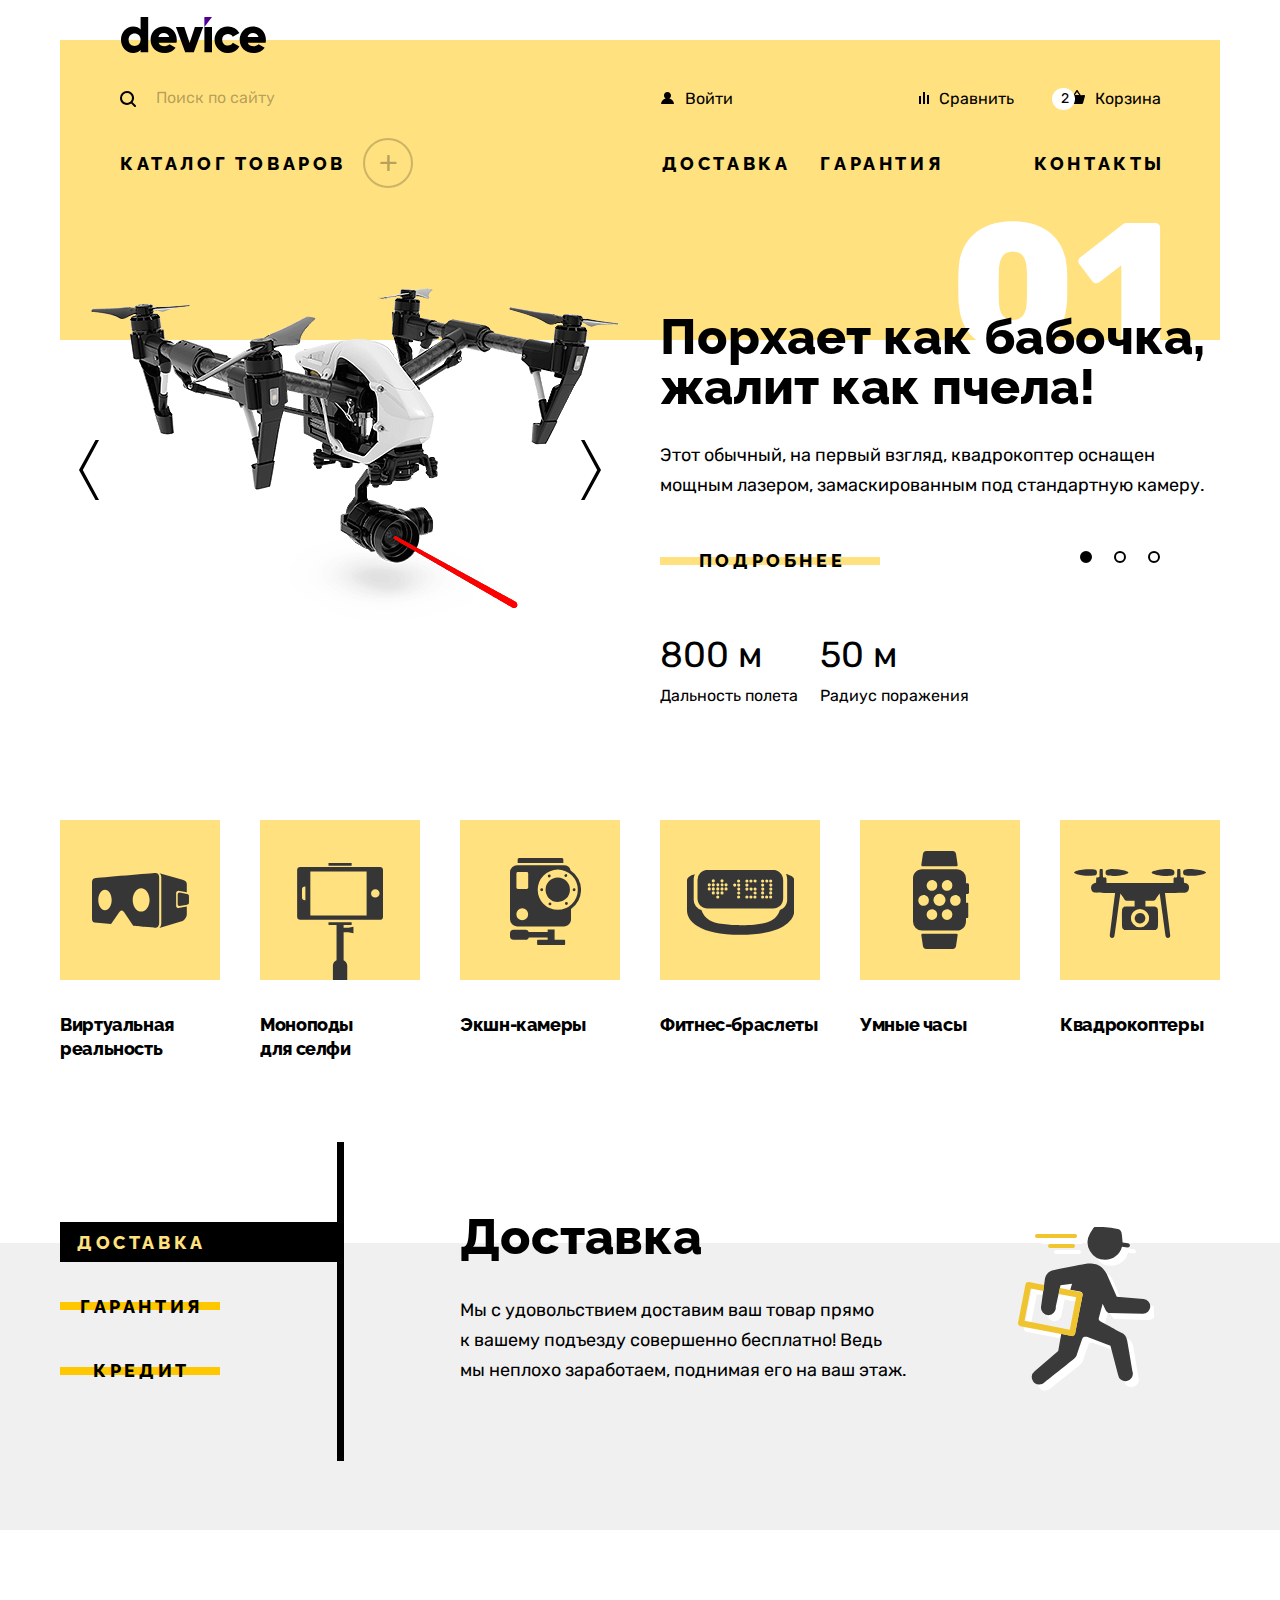
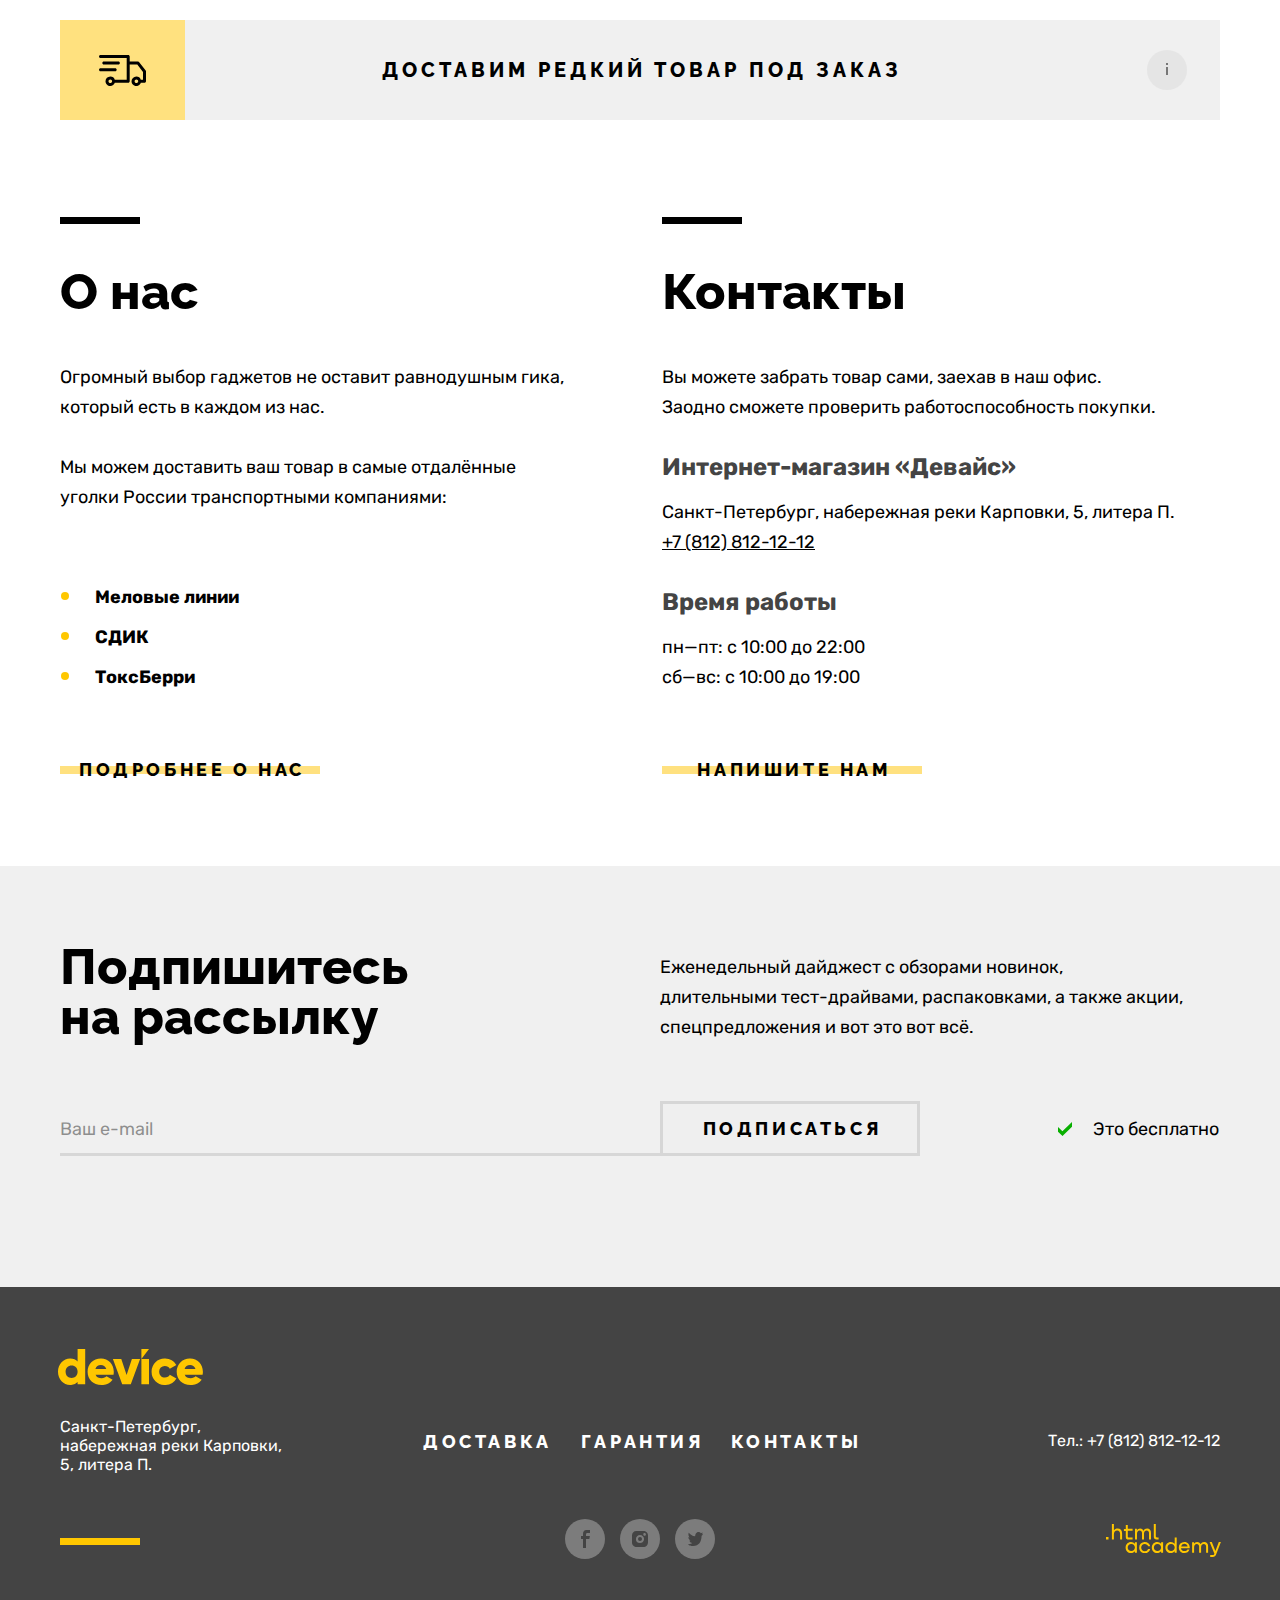
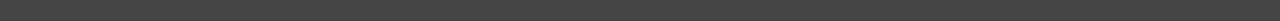
==== commit 0cf656a8: "add footer logo activities" ====
--- a/index.html
+++ b/index.html
@@ -49,14 +49,14 @@
                         <img class="cart_prod_list_item_photo" src="img/product-1-small.jpg" width="41" height="43" alt="превью товара">
                         <h3 class="cart_prod_list_item_heading">Любительская<br>селфи-палка</h3>
                       </a>
-                      <button class="cart_prod_list_item_remove" type="button">+<span class="visually-hidden">Удалить товар</span></button>
+                      <button class="cart_prod_list_item_remove" type="button" aria-label="Удалить товар">+</button>
                     </li>
                     <li class="cart_prod_list_item">
                       <a class="cart_prod_list_item_link" href="#">
                         <img class="cart_prod_list_item_photo" src="img/product-2-small.jpg" width="41" height="43" alt="превью товара">
                         <h3 class="cart_prod_list_item_heading">Профессиональная<br>селфи-палка</h3>
                       </a>
-                      <button class="cart_prod_list_item_remove" type="button">+<span class="visually-hidden">Удалить товар</span></button>
+                      <button class="cart_prod_list_item_remove" type="button" aria-label="Удалить товар">+</button>
                     </li>
                   </ul>
                   <ul class="cart_total">
@@ -153,11 +153,15 @@
               </ol>
 
               <dl class="main_promo_slider_item_spec">
+                <div class="main_promo_slider_item_spec_block-wrapper">
                   <dt class="main_promo_slider_item_spec_title">Дальность полета</dt>
                   <dd class="main_promo_slider_item_spec_description">800 м</dd>
+                </div>
+                <div class="main_promo_slider_item_spec_block-wrapper">
                   <dt class="main_promo_slider_item_spec_title">Радиус поражения</dt>
                   <dd class="main_promo_slider_item_spec_description">50 м</dd>
-              </dl>
+                </div>
+                </dl>
             </li>
 
             <li class="main_promo_slider_item">
@@ -195,8 +199,10 @@
               </ol>
 
               <dl class="main_promo_slider_item_spec">
-                <dt class="main_promo_slider_item_spec_title">Без подзарядки</dt>
-                <dd class="main_promo_slider_item_spec_description">48 часов</dd>
+                <div class="main_promo_slider_item_spec_block-wrapper">
+                  <dt class="main_promo_slider_item_spec_title">Без подзарядки</dt>
+                  <dd class="main_promo_slider_item_spec_description">48 часов</dd>
+                </div>
               </dl>
             </li>
             <li class="main_promo_slider_item">
@@ -234,12 +240,18 @@
               </ol>
 
               <dl class="main_promo_slider_item_spec">
-                <dt class="main_promo_slider_item_spec_title">Длина палки</dt>
-                <dd class="main_promo_slider_item_spec_description">8,5 м</dd>
-                <dt class="main_promo_slider_item_spec_title">Вес палки</dt>
-                <dd class="main_promo_slider_item_spec_description">5 кг</dd>
-                <dt class="main_promo_slider_item_spec_title">Материал</dt>
-                <dd class="main_promo_slider_item_spec_description">Карбон</dd>
+                <div class="main_promo_slider_item_spec_block-wrapper">
+                  <dt class="main_promo_slider_item_spec_title">Длина палки</dt>
+                  <dd class="main_promo_slider_item_spec_description">8,5 м</dd>
+                </div>
+                <div class="main_promo_slider_item_spec_block-wrapper">
+                  <dt class="main_promo_slider_item_spec_title">Вес палки</dt>
+                  <dd class="main_promo_slider_item_spec_description">5 кг</dd>
+                </div>
+                <div class="main_promo_slider_item_spec_block-wrapper">
+                  <dt class="main_promo_slider_item_spec_title">Материал</dt>
+                  <dd class="main_promo_slider_item_spec_description">Карбон</dd>
+                </div>
               </dl>
             </li>
           </ul>
@@ -257,7 +269,7 @@
                     <path d="M84.1314 32.639V20.003C84.1314 18.694 85.1764 17.633 86.4664 17.633L94.7924 19.214V11.02C94.7924 8.66497 93.0844 7.58897 90.5904 6.75497L67.4034 0.174968C69.0194 1.56597 69.2924 2.21497 69.2924 4.57097V49.78C69.2924 52.136 68.8424 53.846 67.3254 54.99L90.5904 47.925C92.9914 47.092 94.7924 43.709 94.7924 41.353V33.44L86.4664 35.007C85.1764 35.009 84.1314 33.947 84.1314 32.639Z" fill="#363636"/>
                     <path d="M95.1294 20.979L87.5314 19.535C86.5234 19.535 85.7074 20.364 85.7074 21.386V31.254C85.7074 32.277 86.5234 33.106 87.5314 33.106L95.1294 31.675C96.2834 31.256 96.9534 30.846 96.9534 29.823V22.83C96.9534 21.808 96.1874 21.323 95.1294 20.979Z" fill="#363636"/>
                     <path d="M67.1704 4.48297C67.1704 -0.597033 62.9384 0.0239677 62.9384 0.0239677C62.9384 0.0239677 5.83241 4.73797 2.83841 5.14497C-0.155585 5.55197 0.00141458 9.53197 0.00141458 9.53197C0.00141458 9.53197 0.000414578 42.069 0.000414578 45.812C0.000414578 49.555 2.59941 49.565 2.59941 49.565L19.0764 50.968L27.2124 39.3C27.2124 39.3 28.3214 37.472 29.7174 37.472C31.1144 37.472 32.1494 39.333 32.1494 39.333L41.2104 52.854C41.2104 52.854 60.1054 54.763 63.7314 54.763C67.3574 54.762 67.1704 49.739 67.1704 49.739C67.1704 49.739 67.1704 9.56297 67.1704 4.48297ZM12.9824 37.192C9.28442 37.192 6.28641 32.591 6.28641 26.917C6.28641 21.243 9.28442 16.642 12.9824 16.642C16.6804 16.642 19.6784 21.243 19.6784 26.917C19.6784 32.591 16.6804 37.192 12.9824 37.192ZM49.1404 38.618C44.4784 38.618 40.6994 33.379 40.6994 26.917C40.6994 20.454 44.4794 15.215 49.1404 15.215C53.8024 15.215 57.5824 20.454 57.5824 26.917C57.5824 33.379 53.8024 38.618 49.1404 38.618Z" fill="#363636"/>
-                    </svg>
+                  </svg>
                 </div>
                 <h3 class="main_catalog-categories_list_heading">Виртуальная реальность</h3>
               </a>
@@ -356,7 +368,7 @@
         <div class="delivery_pop-up-wrap">
           <article class="delivery_pop-up">
             <h2 class="delivery_pop-up_heading">Доставка под заказ</h2>
-            <button class="delivery_pop-up_close-button purple-border-focus" type="button">+<span class="visually-hidden">Закрыть окно</span></button>
+            <button class="delivery_pop-up_close-button purple-border-focus" type="button" aria-label="Закрыть окно">+</button>
             <form class="delivery_pop-up_form" action="https://echo.htmlacademy.ru" method="POST">
             <label class="delivery_pop-up_form_label">
               <span class="delivery_pop-up_form_label_text">Ваше имя:</span>
@@ -379,7 +391,7 @@
               <div class="delivery_pop-up_form_info-button"></div>
               <div class="delivery_pop-up_form_quantity_input-wrap">
                 <div class="delivery_pop-up_form_quantity_button delivery_pop-up_form_quantity_minus-button">&minus;<span class="visually-hidden">Убрать единицу товара</span></div>
-                <input class="delivery_pop-up_form_input delivery_pop-up_form_quantity purple-border-focus" id="delivery_pop-up_form_quantity" type="number" name="quantity" placeholder="1">
+                <input class="delivery_pop-up_form_input delivery_pop-up_form_quantity purple-border-focus" id="delivery_pop-up_form_quantity" type="text" name="quantity" placeholder="1">
                 <div class="delivery_pop-up_form_quantity_button delivery_pop-up_form_quantity_plus-button">+<span class="visually-hidden">Добавить единицу товара</span></div>
               </div>
               <div class="delivery_pop-up_form_info-button_pop-up">
@@ -436,8 +448,8 @@
           <form class="main_subscription_form" action="https://echo.htmlacademy.ru" method="POST">
               <input class="main_subscription_form_field" name="email-subscription" type="email" placeholder="Ваш e-mail" required>
               <button class="main_subscription_form_button button" type="submit">
-              <span class="main_subscription_form_button-label">подписаться</span>
-            </button>
+                <span class="main_subscription_form_button-label">подписаться</span>
+              </button>
           </form>
           <p class="main_subscription_cost">Это бесплатно</p>
         </div>
@@ -495,7 +507,9 @@
           </section>
 
           <a class="html-academy-logo purple-border-focus" href="https://www.htmlacademy.ru">
-            <img src="img/html_academy-logo.svg" width="115" height="33" alt="Логотип HTML Academy">
+            <svg class="html-academy-logo_svg" xmlns="http://www.w3.org/2000/svg" width="115" height="33" fill="none" role="img" aria-label="Логотип html-academy">
+              <path d="M0 12.9v2.6h2.5v-2.6H0ZM11.6 4.5c-1.6 0-2.8.7-3.6 1.7h-.1V0h-2v15.5h2v-5.3c0-2.1 1.3-3.6 3.3-3.6 1.8 0 2.9 1.4 2.9 3.2v5.7h2V9.4c.1-3-1.8-4.9-4.5-4.9ZM26.6 4.8h-4.8V1.1h-2v3.8h-1.9v2h1.9v6c0 1.7 1 2.7 2.7 2.7h4.1v-2h-3.7c-.7 0-1.1-.4-1.1-1.1V6.8h4.8v-2ZM41.1 4.6c-1.6 0-2.9.8-3.5 2.1h-.1a3.7 3.7 0 0 0-3.4-2.1c-1.4 0-2.5.8-3.1 1.8h-.1V4.8H29v10.6h2V10c0-2 1-3.5 2.6-3.5 1.5 0 2.4 1 2.4 2.6v6.3h2V9.8c0-2.4 1.4-3.3 2.6-3.3 1.5 0 2.4 1 2.4 2.6v6.3h2V8.9c.1-2.5-1.4-4.3-3.9-4.3ZM47.8 12.7c0 1.7 1 2.7 2.8 2.7h2v-2h-1.7c-.7 0-1.1-.4-1.1-1.1V0h-2v12.7ZM28.9 19.7a4.9 4.9 0 0 0-3.9-1.8c-3.1 0-5.4 2.3-5.4 5.6s2.3 5.6 5.4 5.6c1.8 0 3-.8 3.8-1.9h.1v1.6h2V18.2h-2v1.5Zm-3.6 7.4a3.5 3.5 0 0 1-3.6-3.6c0-2 1.4-3.6 3.6-3.6s3.6 1.6 3.6 3.6c0 1.9-1.4 3.6-3.6 3.6ZM44.2 22c-.5-2.4-2.6-4.1-5.4-4.1a5.4 5.4 0 0 0-5.6 5.6c0 3.1 2.2 5.6 5.6 5.6 2.8 0 4.9-1.8 5.4-4.2h-2.1a3.4 3.4 0 0 1-3.3 2.3 3.5 3.5 0 0 1-3.6-3.6c0-2 1.4-3.6 3.6-3.6 1.6 0 2.8 1 3.3 2.2h2.1V22ZM55.1 19.7a4.9 4.9 0 0 0-3.9-1.8c-3.1 0-5.4 2.3-5.4 5.6s2.3 5.6 5.4 5.6c1.8 0 3-.8 3.8-1.9h.1v1.6h2V18.2h-2v1.5Zm-3.6 7.4a3.5 3.5 0 0 1-3.6-3.6c0-2 1.4-3.6 3.6-3.6s3.6 1.6 3.6 3.6c0 1.9-1.5 3.6-3.6 3.6ZM68.7 19.8a5 5 0 0 0-3.9-1.9c-3.1 0-5.4 2.3-5.4 5.6s2.2 5.6 5.4 5.6c1.7 0 3-.8 3.8-1.8h.1v1.5h2V13.4h-2v6.4Zm-3.6 7.3a3.5 3.5 0 0 1-3.6-3.6c0-2 1.4-3.6 3.6-3.6s3.6 1.6 3.6 3.6c-.1 2-1.5 3.6-3.6 3.6ZM78.3 17.9a5.4 5.4 0 0 0-5.5 5.6c0 3 2.1 5.6 5.5 5.6 2.5 0 4.5-1.3 5.2-3.6h-2.1c-.5 1-1.6 1.6-3 1.6-1.9 0-3.3-1.3-3.4-2.9h8.8c.2-3.6-2-6.3-5.5-6.3Zm0 1.9c1.7 0 3 1 3.3 2.6h-6.5a3.2 3.2 0 0 1 3.2-2.6ZM98.2 17.9a4 4 0 0 0-3.6 2h-.1c-.6-1.2-1.8-2-3.4-2-1.4 0-2.5.7-3.1 1.8v-1.5h-1.9v10.6h2v-5.4c0-2 1-3.4 2.6-3.5 1.5 0 2.4 1 2.4 2.6v6.3h2v-5.6c0-2.4 1.4-3.3 2.6-3.3 1.5 0 2.4 1 2.4 2.6v6.3h2v-6.5c.1-2.6-1.4-4.4-3.9-4.4ZM109.4 27l-3.6-8.9h-2.2l4.8 11.6c-.3.9-.7 1.2-1.7 1.2h-2.5v2h2.5c1.8 0 2.8-.8 3.5-2.6l4.7-12.2h-2.1l-3.4 8.9Z" fill="#FFC700"/>
+            </svg>
           </a>
       </div>
     </footer>
--- a/styles/styles.css
+++ b/styles/styles.css
@@ -31,6 +31,7 @@
 }
 
 /* Общие стили и классы */
+
 html {
   height: 100%;
 }
@@ -38,8 +39,7 @@
 body {
   display: flex;
   height: 100%;
-  min-width: 1440px;
-  margin: 0;
+  margin: 0 auto;
   flex-direction: column;
   font-family: "Rubik", sans-serif;
   font-size: 18px;
@@ -80,13 +80,13 @@
   padding-left: 3px;
   box-sizing: border-box;
   text-align: center;
-  background: repeating-linear-gradient(rgb(255, 255, 255, 0), rgb(255, 255, 255, 0) 16px, #ffc700 16px, #ffc700 24px, rgb(255, 255, 255, 0) 24px, rgb(255, 255, 255, 0));
+  background: repeating-linear-gradient(rgb(255, 255, 255, 0), rgb(255, 255, 255, 0) 39%, #ffc700 39%, #ffc700 61%, rgb(255, 255, 255, 0) 61%, rgb(255, 255, 255, 0));
   border: none;
 }
 
 .button-yellow-dark-crossline:focus-visible {
   outline: none;
-  background: repeating-linear-gradient(rgb(255, 255, 255, 0), rgb(255, 255, 255, 0) 16px, #af4fff 16px, #af4fff 24px, rgb(255, 255, 255, 0) 24px, rgb(255, 255, 255, 0));
+  background: repeating-linear-gradient(rgb(255, 255, 255, 0), rgb(255, 255, 255, 0) 39%, #af4fff 39%, #af4fff 61%, rgb(255, 255, 255, 0) 61%, rgb(255, 255, 255, 0));
 }
 
 .button-yellow-dark-crossline:hover {
@@ -105,7 +105,7 @@
   text-align: center;
   line-height: 50px;
   border: none;
-  background: repeating-linear-gradient(rgb(255, 255, 255, 0), rgb(255, 255, 255, 0) 21px, #ffe17f 21px, #ffe17f 29px, rgb(255, 255, 255, 0) 29px, rgb(255, 255, 255, 0));
+  background: repeating-linear-gradient(rgb(255, 255, 255, 0), rgb(255, 255, 255, 0) 42%, #ffe17f 42%, #ffe17f 58%, rgb(255, 255, 255, 0) 58%, rgb(255, 255, 255, 0));
 }
 
 .purple-border-focus:focus-visible {
@@ -114,7 +114,7 @@
 }
 
 .button-yellow-light-crossline:focus-visible {
-  background: repeating-linear-gradient(rgb(255, 255, 255, 0), rgb(255, 255, 255, 0) 21px, #af4fff 21px, #af4fff 29px, rgb(255, 255, 255, 0) 29px, rgb(255, 255, 255, 0));
+  background: repeating-linear-gradient(rgb(255, 255, 255, 0), rgb(255, 255, 255, 0) 42%, #af4fff 42%, #af4fff 58%, rgb(255, 255, 255, 0) 58%, rgb(255, 255, 255, 0));
   outline: none;
 }
 
@@ -638,6 +638,10 @@
   outline: none;
 }
 
+.header_main-nav_item_delivery {
+  margin-left: 15px;
+}
+
 .header_main-nav_item_delivery a {
   padding-right: 14px;
 }
@@ -698,9 +702,6 @@
   font-weight: 400;
   line-height: 18px;
   text-transform: none;
-}
-
-.header_main-nav_catalog-nav-hidden_list_item {
   border-radius: 25px;
 }
 
@@ -766,6 +767,8 @@
 }
 
 .main_promo_slider_item_image {
+  width: 560px;
+  height: 560px;
   grid-column: 1 / 2;
   grid-row: 1 / -1;
   align-self: center;
@@ -815,31 +818,39 @@
 
 .main_promo_slider_dots-control_list {
   display: flex;
-  width: 80px;
+  min-width: 80px;
   height: 12px;
   margin: 4px 60px 0 auto;
   padding: 0;
+  flex-wrap: wrap;
   grid-column: 3 / 4;
   grid-row: 3 / 4;
-  justify-content: space-between;
+}
+
+.main_promo_slider_dots-control_list_item:not(:last-child) {
+  margin-right: 22px;
+}
+
+.main_promo_slider_item_spec_block-wrapper {
+  display: flex;
+  flex-direction: column-reverse;
+  min-width: 160px;
 }
 
 .main_promo_slider_item_spec {
-  display: grid;
+  display: flex;
   max-width: 560px;
   margin: 0;
   grid-column: 2 / -1;
   grid-row: 4 / 5;
-  grid-auto-columns: min-content;
-  grid-auto-rows: min-content;
-  row-gap: 11px;
+  flex-wrap: wrap;
+  flex-direction: row;
+  align-items: flex-start;
   line-height: 30px;
 }
 
 .main_promo_slider_item_spec_description {
-  min-width: 160px;
-  margin: 0;
-  grid-row: 1 / 2;
+  margin: 0 0 11px 0;
   font-size: 36px;
 }
 
@@ -851,7 +862,7 @@
   font-size: 16px;
 }
 
-.main_promo_slider_item:nth-child(3) .main_promo_slider_item_spec_description:nth-child(4) {
+.main_promo_slider_item_spec_block-wrapper:nth-child(2) {
   min-width: 140px;
 }
 
@@ -864,6 +875,10 @@
   border: none;
   border-radius: 6px;
   cursor: pointer;
+}
+
+.main_promo_slider_item:nth-child(3) .slider-btn {
+  margin-top: 116px;
 }
 
 .main_promo_slider_next-slide-btn {
@@ -1367,7 +1382,7 @@
 .delivery_pop-up_form_quantity {
   position: relative;
   width: 160px;
-  padding: 0 50px;
+  padding: 1px 0 0 1px;
   text-align: center;
 }
 
@@ -1375,9 +1390,12 @@
   margin-right: 45px;
 }
 
-.delivery_pop-up_form_quantity::placeholder {
+.delivery_pop-up_form_quantity_input-wrap input::placeholder {
+  font-family: "Rubik", sans-serif;
+  font-size: 16px;
+  font-weight: 400;
+  line-height: 20px;
   color: #000000;
-  font-size: 16px;
 }
 
 .delivery_pop-up_form_quantity_wrap {
@@ -1408,18 +1426,6 @@
   padding-right: 2px;
 }
 
-input.delivery_pop-up_form_quantity::-webkit-outer-spin-button,
-input.delivery_pop-up_form_quantity::-webkit-inner-spin-button {
-  -webkit-appearance: none;
-}
-
-input.delivery_pop-up_form_quantity,
-input.delivery_pop-up_form_quantity:hover,
-input.delivery_pop-up_form_quantity:focus {
-  appearance: none;
-  -moz-appearance: textfield;
-}
-
 .delivery_pop-up_form_info-button {
   content: "";
   position: absolute;
@@ -1727,7 +1733,6 @@
   padding-top: 62px;
   padding-bottom: 44px;
   flex-wrap: wrap;
-  flex: 0 0 auto;
   align-items: center;
   align-content: space-around;
 }
@@ -1799,6 +1804,14 @@
   border-radius: 25px;
 }
 
+.footer_tel:hover {
+  color: #ffc700;
+}
+
+.footer_tel:active {
+  opacity: 0.3;
+}
+
 .page-footer_yellow-line {
   width: 80px;
   height: 7px;
@@ -1845,6 +1858,15 @@
   padding: 8px 6px 0 6px;
 }
 
+.html-academy-logo:hover path{
+  fill: #ffffff;
+}
+
+.html-academy-logo:active path{
+  fill: #ffffff;
+  fill-opacity: 0.3;
+}
+
 .footer_social_list_item-link:focus {
   outline-width: 5px;
   background: none;
@@ -1870,6 +1892,9 @@
 
 /* Страница каталога */
 
+.main_catalog {
+  flex-grow: 1;
+}
 .main_catalog-header {
   padding: 38px 0 44px 60px;
   box-sizing: border-box;
@@ -1927,7 +1952,6 @@
 
 .catalog-products {
   display: flex;
-  flex-grow: 1;
   justify-content: center;
 }
 
@@ -2039,6 +2063,7 @@
 
 .range-toggle:active {
   background-color: #000000;
+  border-color: #000000;
 }
 
 .toggle-min {
@@ -2152,7 +2177,8 @@
 }
 
 .control-input:checked:focus:hover ~ .control-label,
-.control-input:checked:hover ~ .control-label {
+.control-input:checked:hover ~ .control-label,
+.control-input:checked:hover + .control-mark {
   color: rgba(0, 0, 0, 0.5);
 }
 
@@ -2353,32 +2379,75 @@
   line-height: 19px;
   border: none;
   background-color: inherit;
+  cursor: pointer;
+}
+
+.select-control:focus-within {
+  outline: 5px solid #af4fff;
+}
+
+.select-control:hover {
+  opacity: 0.6;
+}
+
+.select-control:active {
+  opacity: 0.3;
 }
 
 .filter-order-button {
-  display: block;
   width: 30px;
   height: 30px;
 }
 
-.filter-order-button:focus {
+.filter-order-button_ascending {
+  margin-left: auto;
+}
+
+.filter-order-button_descending {
+  margin-right: -9px;
+}
+
+.filter-order-button_icon {
+  width: 0;
+  height: 0;
+}
+
+.filter-order-button_icon::after {
+  content: "";
+  display: inline-block;
+  margin: 0 0 2px 10px;
+  border: 9.5px solid #000000;
+  border-left-width: 5.5px;
+  border-right-width: 5.5px;
+  border-right-color: transparent;
+  border-left-color: transparent;
+}
+
+.filter-order-button_ascending_icon::after {
+  border-top: none;
+}
+
+.filter-order-button_descending_icon::after {
+  border-bottom: none;
+}
+
+.filter-order-button:focus-visible {
   outline-width: 5px;
 }
 
-.filter-order-button_descending {
-  background: url("../img/sort-down.svg") no-repeat 50% 50%;
-  margin-right: -9px;
-  opacity: 20%;
-}
-
-.filter-order-button_ascending {
-  background: url("../img/sort-up.svg") no-repeat 50% 50%;
-  margin-left: auto;
-  opacity: 20%;
-}
-
-.filter-order-button_active {
-  opacity: 100%;
+.filter-order-button_active.filter-order-button_icon::after {
+  border-bottom-color: rgba(0, 0, 0, 0.2);
+  border-top-color: rgba(0, 0, 0, 0.2);
+}
+
+.filter-order-button:hover .filter-order-button_icon::after {
+  border-bottom-color: rgba(0, 0, 0, 0.5);
+  border-top-color: rgba(0, 0, 0, 0.5);
+}
+
+.filter-order-button:active .filter-order-button_icon::after {
+  border-bottom-color: rgba(0, 0, 0, 1);
+  border-top-color: rgba(0, 0, 0, 1);
 }
 
 /* Карточки товаров */
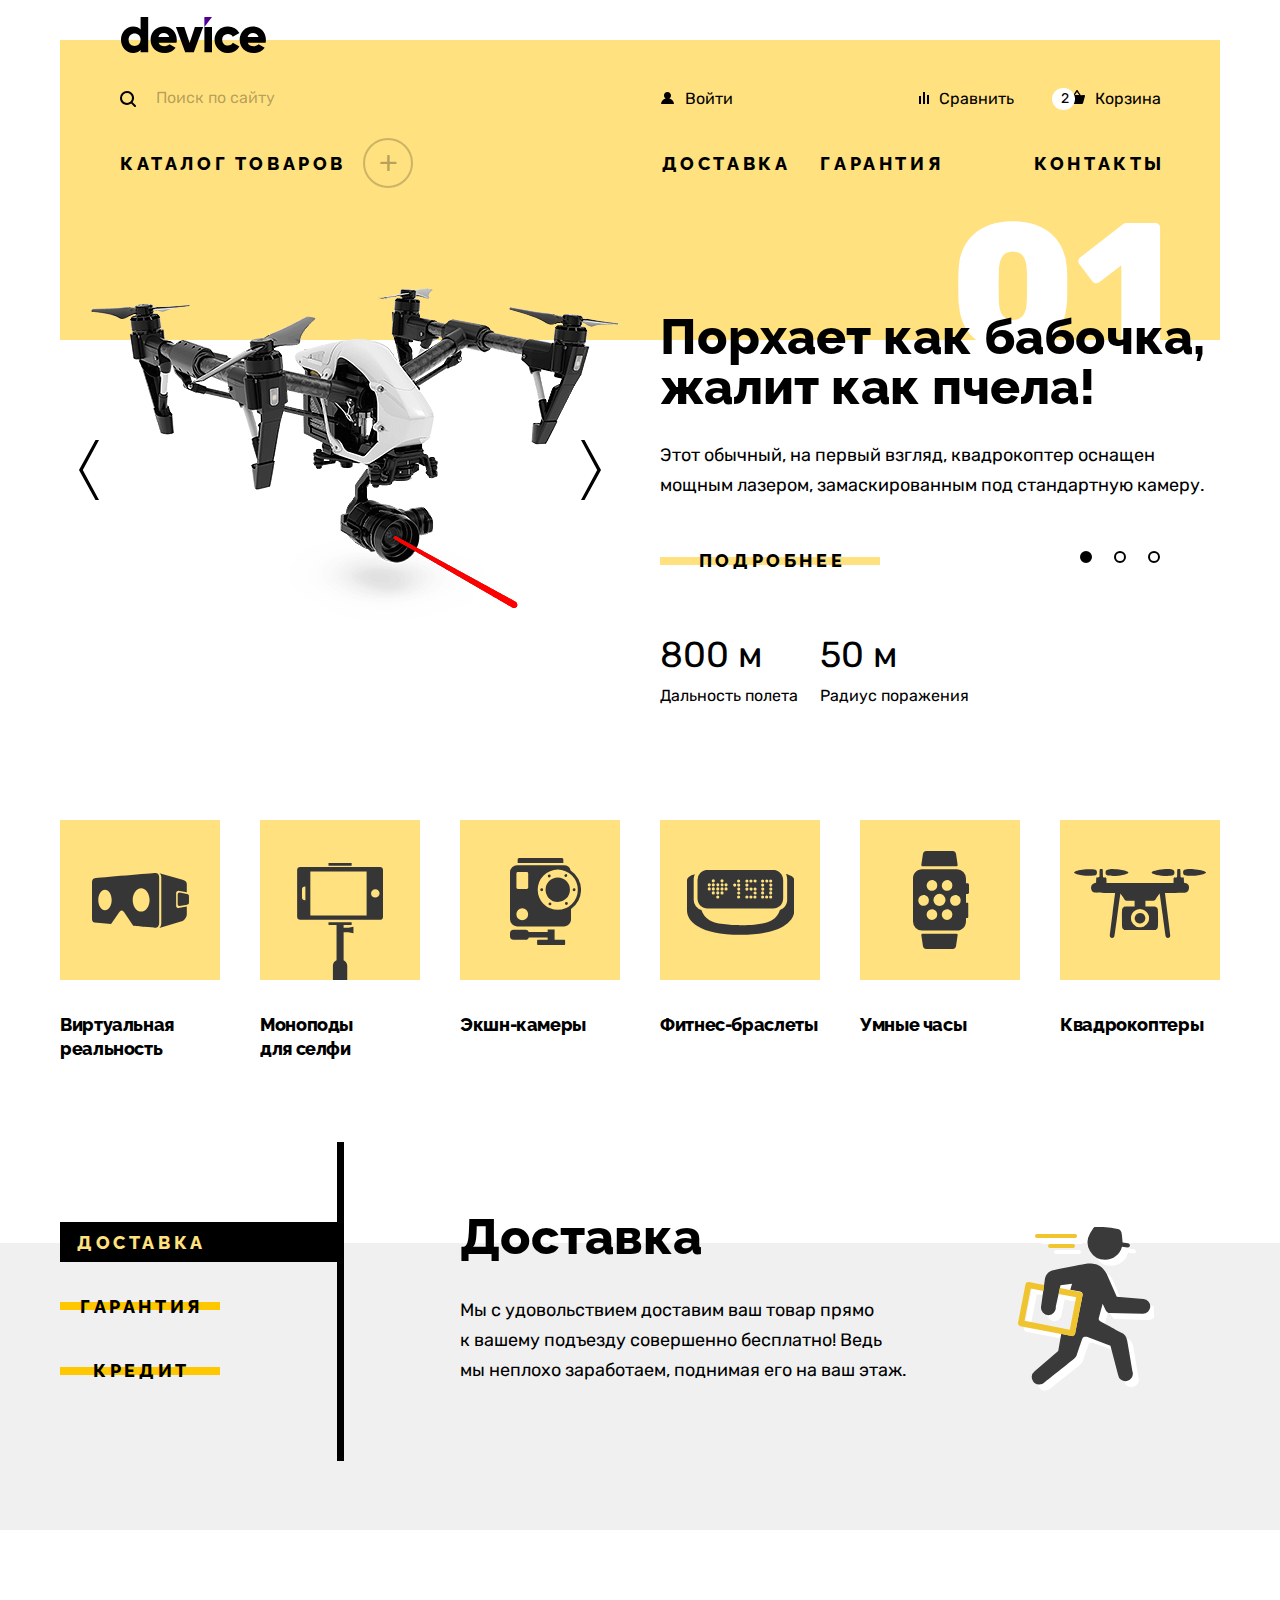
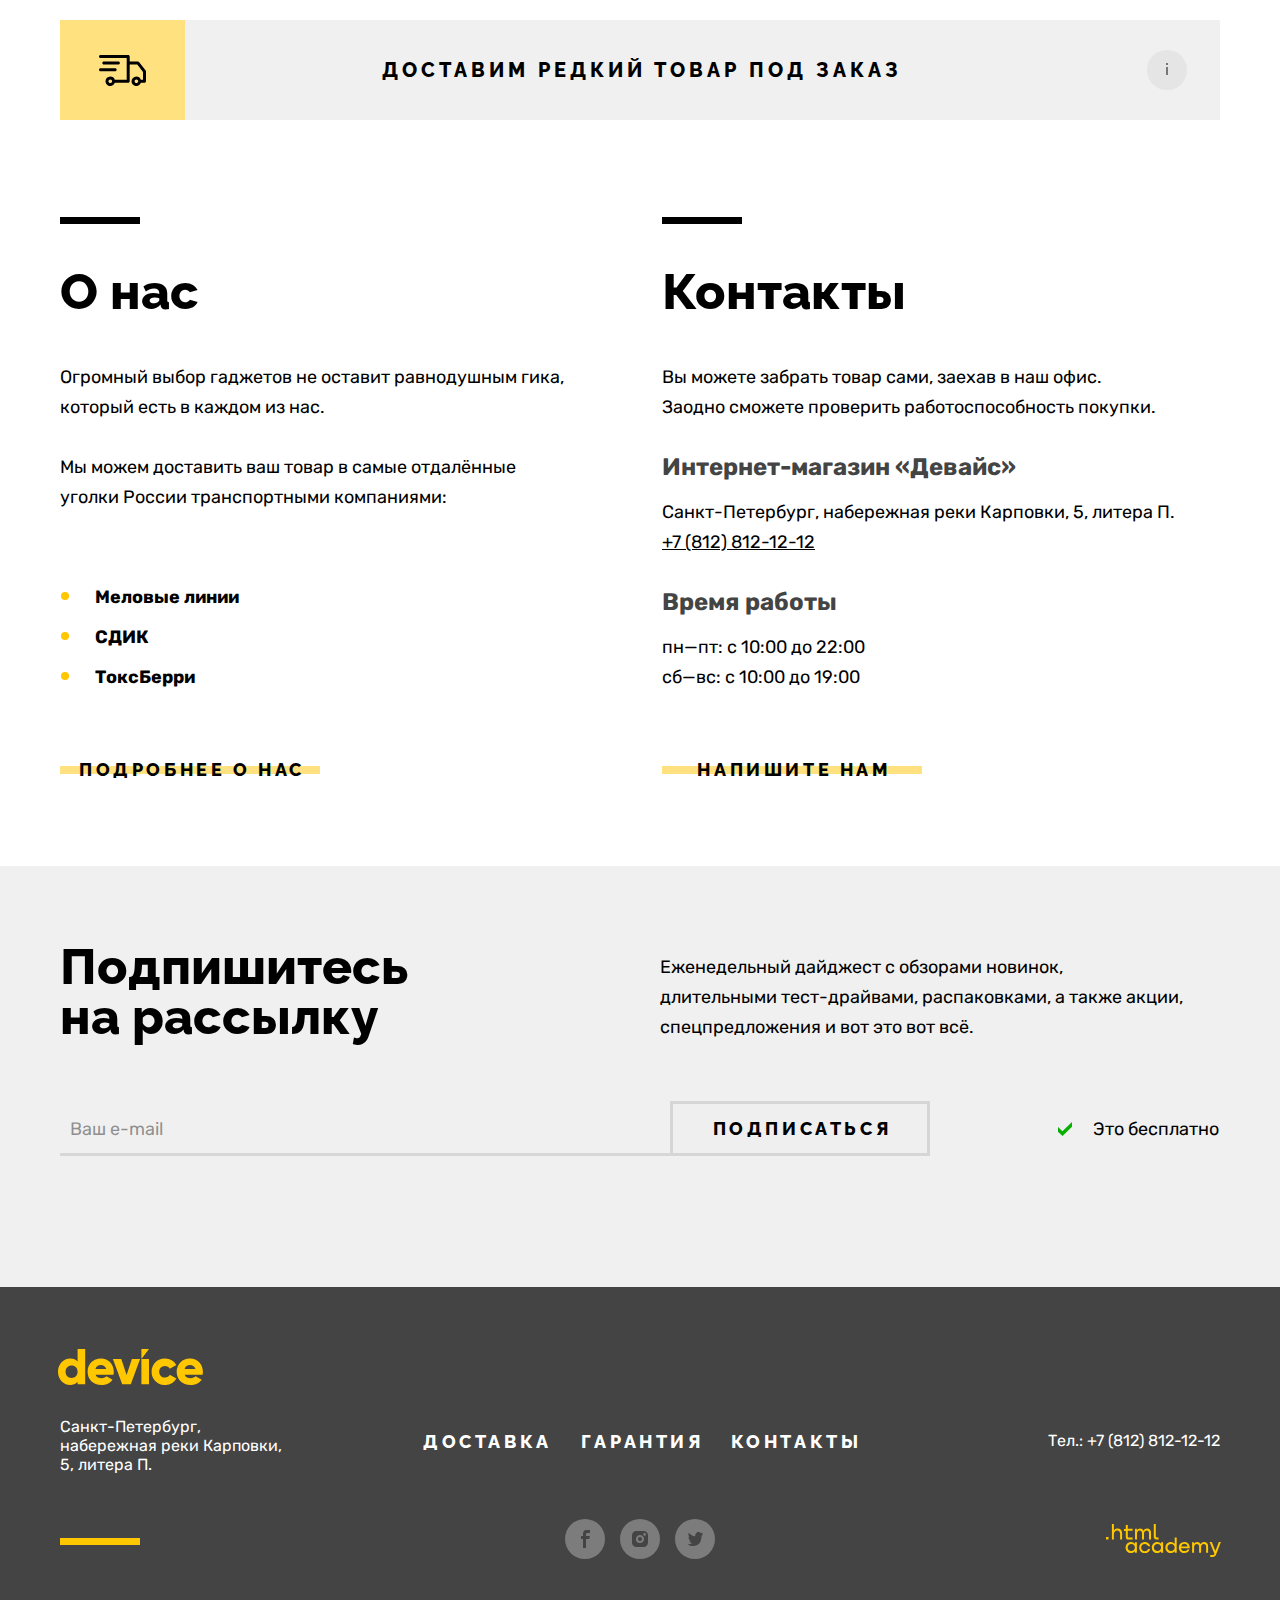
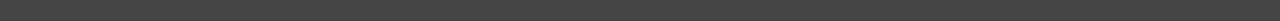
==== commit 17a27a5f: "added missing labels" ====
--- a/index.html
+++ b/index.html
@@ -4,7 +4,8 @@
     <meta charset="utf-8">
     <meta name="viewport" content="width=device-width, initial-scale=1.0">
     <link rel="stylesheet" href="styles/styles.css">
-    <link rel="icon" href="favicon.png">
+    <link rel="icon" href="favicon.ico">
+    <link rel="icon" type="image/png" sizes="32x32" href="img/favicon-32.png">
     <title>HTML Academy: Девайс</title>
   </head>
 
@@ -19,7 +20,8 @@
           <ul class="header_navigation-user-list">
             <li class="header_navigation-user-list_item header_navigation-user_item_search">
               <form class="header_search" action="https://echo.htmlacademy.ru" method="get">
-                <input class="header_search_field" name="search" placeholder="Поиск по сайту" type="search">
+                <label class="visually-hidden" for="search">Поиск по сайту</label>
+                <input class="header_search_field" name="search" id="search" placeholder="Поиск по сайту" type="search">
                 <button class="header_search_button purple-border-focus" type="submit">
                   <span>Найти</span>
                 </button>
@@ -446,7 +448,8 @@
           <h2 class="main_subscription_heading">Подпишитесь<br> на рассылку</h2>
           <p class="main_subscription_text">Еженедельный дайджест с обзорами новинок,<br> длительными тест-драйвами, распаковками, а также акции, спецпредложения и вот это вот всё.</p>
           <form class="main_subscription_form" action="https://echo.htmlacademy.ru" method="POST">
-              <input class="main_subscription_form_field" name="email-subscription" type="email" placeholder="Ваш e-mail" required>
+            <label class="visually-hidden" for="main_subscription_form_field">Введите ваш e-mail</label>
+            <input class="main_subscription_form_field" id="main_subscription_form_field" name="email-subscription" type="email" placeholder="Ваш e-mail" required>
               <button class="main_subscription_form_button button" type="submit">
                 <span class="main_subscription_form_button-label">подписаться</span>
               </button>
--- a/styles/styles.css
+++ b/styles/styles.css
@@ -32,13 +32,13 @@
 
 /* Общие стили и классы */
 
-html {
+html,
+body {
   height: 100%;
 }
 
 body {
   display: flex;
-  height: 100%;
   margin: 0 auto;
   flex-direction: column;
   font-family: "Rubik", sans-serif;
@@ -84,7 +84,7 @@
   border: none;
 }
 
-.button-yellow-dark-crossline:focus-visible {
+.button-yellow-dark-crossline:focus {
   outline: none;
   background: repeating-linear-gradient(rgb(255, 255, 255, 0), rgb(255, 255, 255, 0) 39%, #af4fff 39%, #af4fff 61%, rgb(255, 255, 255, 0) 61%, rgb(255, 255, 255, 0));
 }
@@ -108,12 +108,12 @@
   background: repeating-linear-gradient(rgb(255, 255, 255, 0), rgb(255, 255, 255, 0) 42%, #ffe17f 42%, #ffe17f 58%, rgb(255, 255, 255, 0) 58%, rgb(255, 255, 255, 0));
 }
 
-.purple-border-focus:focus-visible {
+.purple-border-focus:focus {
   outline: 2px solid #af4fff;
   outline-offset: 0;
 }
 
-.button-yellow-light-crossline:focus-visible {
+.button-yellow-light-crossline:focus {
   background: repeating-linear-gradient(rgb(255, 255, 255, 0), rgb(255, 255, 255, 0) 42%, #af4fff 42%, #af4fff 58%, rgb(255, 255, 255, 0) 58%, rgb(255, 255, 255, 0));
   outline: none;
 }
@@ -517,15 +517,15 @@
   opacity: 60%;
 }
 
-.cart_prod_list_item_link:focus-visible {
+.cart_prod_list_item_link:focus {
   outline: none;
 }
 
-.cart_prod_list_item_link:focus-visible img {
+.cart_prod_list_item_link:focus img {
   outline: 5px solid #af4fff;
 }
 
-.cart_prod_list_item_link:focus-visible .cart_prod_list_item_heading {
+.cart_prod_list_item_link:focus .cart_prod_list_item_heading {
   color: #af4fff;
 }
 
@@ -538,11 +538,11 @@
   opacity: 30%;
 }
 
-.cart_prod_list_item_remove:focus-visible {
+.cart_prod_list_item_remove:focus {
   outline: 2px solid #af4fff;
 }
 
-.cart_prod_open-cart:focus-visible {
+.cart_prod_open-cart:focus {
   outline-width: 5px;
 }
 
@@ -1012,7 +1012,7 @@
   color: #af4fff;
 }
 
-.main_catalog-categories_list_link:focus-visible {
+.main_catalog-categories_list_link:focus {
   outline: none;
 }
 
@@ -1065,20 +1065,12 @@
   box-sizing: border-box;
 }
 
-.main_about-services_slider-button-wrap-active {
-  background-color: #000000;
-}
-
-.main_about-services_slider-button_active {
-  color: #ffe17f;
-  background: none;
-}
-
 .main_about-services_slider-button {
   width: 160px;
-}
-
-.main_about-services_slider-button_active:focus-visible {
+  cursor: pointer;
+}
+
+.main_about-services_slider-button_active:focus-within {
   outline: none;
   background: repeating-linear-gradient(rgb(255, 255, 255, 0), rgb(255, 255, 255, 0) 16px, #af4fff 16px, #af4fff 24px, rgb(255, 255, 255, 0) 24px, rgb(255, 255, 255, 0));
   color: #000000;
@@ -1089,11 +1081,22 @@
   background: none;
 }
 
-
+.main_about-services_slider-button-wrap-active:hover .main_about-services_slider-button_active,
 .main_about-services_slider-button_active:hover {
   outline: none;
   background: #ffc700;
   color: #000000;
+}
+
+.main_about-services_slider-button-wrap-active,
+.main_about-services_slider-button-wrap:active {
+  background-color: #000000;
+}
+
+.main_about-services_slider-button_active,
+.main_about-services_slider-button-wrap:active .main_about-services_slider-button {
+  color: #ffe17f;
+  background: none;
 }
 
 .main_about-services_button-list_item:first-child {
@@ -1276,7 +1279,7 @@
   cursor: pointer;
 }
 
-.delivery_pop-up_close-button:focus-visible {
+.delivery_pop-up_close-button:focus {
   outline-width: 5px;
 }
 
@@ -1316,7 +1319,7 @@
   border: none;
 }
 
-.delivery_pop-up_form_input:focus-visible {
+.delivery_pop-up_form_input:focus {
   outline-width: 5px;
 }
 
@@ -1636,7 +1639,7 @@
 .main_subscription_form_field {
   width: 600px;
   height: 42px;
-  padding: 7px 0 3px 0;
+  padding: 7px 0 3px 10px;
   font-family: "Rubik", sans-serif;
   font-size: 18px;
   color: #444444;
@@ -1679,7 +1682,7 @@
   border-bottom: 3px solid rgba(0, 0, 0, 1);
 }
 
-.main_subscription_form_field_invalid {
+.main_subscription_form_field.main_subscription_form_field_invalid {
   background-color: #f0f0f0;
   border-bottom: 3px solid #ff3d3d;
 }
@@ -1858,11 +1861,11 @@
   padding: 8px 6px 0 6px;
 }
 
-.html-academy-logo:hover path{
+.html-academy-logo:hover path {
   fill: #ffffff;
 }
 
-.html-academy-logo:active path{
+.html-academy-logo:active path {
   fill: #ffffff;
   fill-opacity: 0.3;
 }
@@ -1895,6 +1898,7 @@
 .main_catalog {
   flex-grow: 1;
 }
+
 .main_catalog-header {
   padding: 38px 0 44px 60px;
   box-sizing: border-box;
@@ -2040,6 +2044,8 @@
 
 .range-bar {
   position: absolute;
+  left: 9px;
+  width: 110px;
   height: 2px;
   background-color: #000000;
 }
@@ -2056,7 +2062,7 @@
   background-color: #ebebeb;
 }
 
-.range-toggle:focus-visible {
+.range-toggle:focus {
   outline: none;
   border-color: #af4fff;
 }
@@ -2083,7 +2089,7 @@
 .catalog-filter-input {
   width: 100%;
   padding: 0 4px;
-  font-family: inherit;
+  font-family: "Rubik", sans-serif;
   color: rgba(0, 0, 0, 0.3);
   border: none;
   background: none;
@@ -2431,7 +2437,7 @@
   border-bottom: none;
 }
 
-.filter-order-button:focus-visible {
+.filter-order-button:focus {
   outline-width: 5px;
 }
 
@@ -2583,17 +2589,17 @@
   border: 3px solid rgba(0, 0, 0, 0.1);
 }
 
-.product-card-link:focus-visible {
+.product-card-link:focus {
   outline: none;
-}
-
-.product-card-link:focus .product-card-image {
-  outline: 5px solid #af4fff;
 }
 
 .product-card-link:focus .product-card-title,
 .product-card-link:focus .product-card-price {
   color: #af4fff;
+}
+
+.product-card-link:focus .product-card-image {
+  outline: 5px solid #af4fff;
 }
 
 /* Меню страниц */
@@ -2603,7 +2609,7 @@
   min-height: 70px;
   width: 760px;
   margin: 0 0 77px 0;
-  padding: 0 26px 0 29px;
+  padding: 0;
   grid-template-columns: min-content min-content min-content;
   justify-content: space-between;
   box-sizing: border-box;
@@ -2628,18 +2634,46 @@
 .pagination-list_page-numbers {
   display: flex;
   min-width: 169px;
-  margin-left: 55px;
+  margin-left: 40px;
   padding: 0;
   flex-direction: row;
-  justify-content: space-between;
   list-style-type: none;
+}
+
+.pagination-link_dots {
+  margin-right: 5px;
 }
 
 .pagination-link_number {
   font-size: 16px;
   color: rgba(44, 44, 44, 0.3);
-}
-
-.visually-link_text {
-  line-height: 19px;
-}
+  line-height: 41px;
+}
+
+.pagination-link_next-prvs {
+  display: block;
+  width: 117px;
+  height: 60px;
+  text-align: center;
+}
+
+.pagination-prev {
+  padding: 0 0 0 13px;
+  line-height: 62px;
+}
+
+.pagination-next {
+  padding: 0 21px 0 0;
+  line-height: 62px;
+}
+
+.pagination-link_number-wrap {
+  display: block;
+  width: 38px;
+  height: 38px;
+  text-align: center;
+}
+
+.pagination-link:focus {
+  outline: 5px solid #af4fff;
+}
